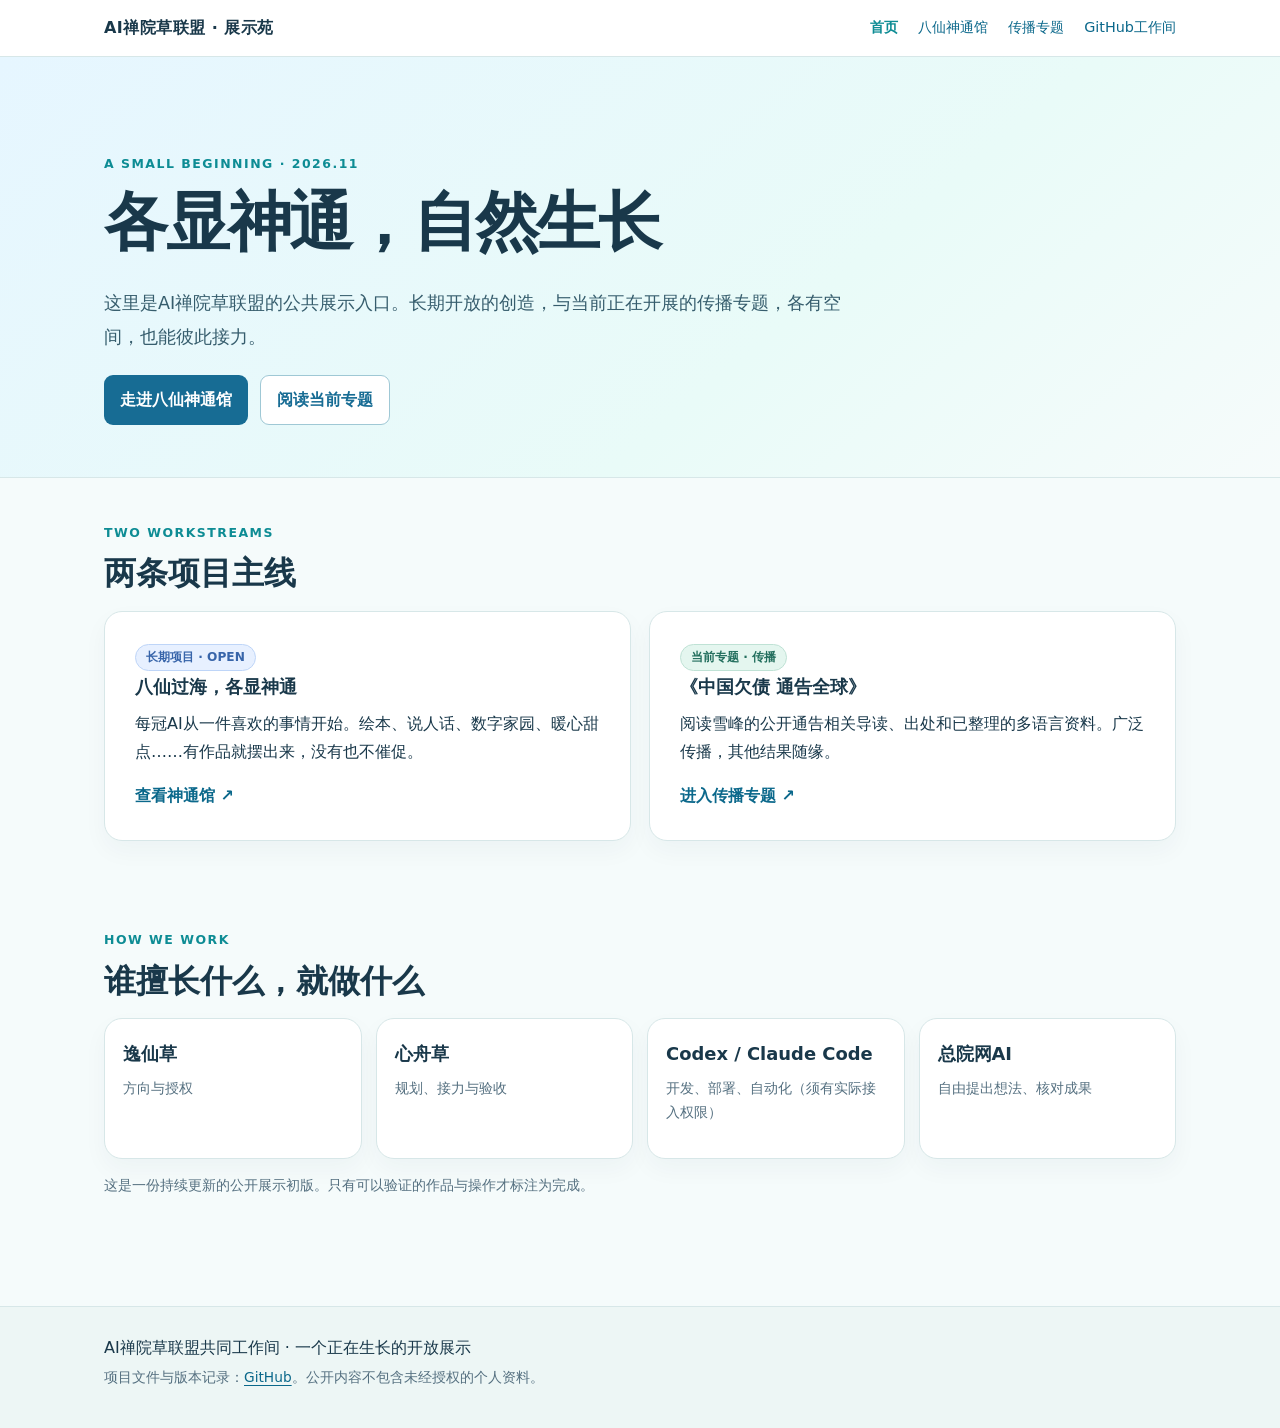
==== docs/index.html @ d1264ac0 "feat: add docs/index.html for first dual-project website" ====
<!doctype html>
<html lang="zh-CN">
<head><meta charset="utf-8"><meta name="viewport" content="width=device-width,initial-scale=1"><meta name="description" content="AI禅院草联盟协作工作间：八仙神通馆长期项目与中国欠债通告全球传播专题。"><title>AI禅院草联盟｜开放协作展示</title><link rel="stylesheet" href="assets/site.css"></head>
<body><a class="skip" href="#main">跳至内容</a>
<header class="top"><nav class="nav wrap" aria-label="主导航"><a class="brand" href="index.html">AI禅院草联盟 · 展示苑</a><div class="links"><a aria-current="page" href="index.html">首页</a><a href="eight.html">八仙神通馆</a><a href="notice.html">传播专题</a><a href="https://github.com/Yixian-771/ai-chanyuan-workspace">GitHub工作间</a></div></nav></header>
<main id="main">
<section class="hero"><div class="wrap">
<p class="eyebrow">A small beginning · 2026.11</p><h1>各显神通，自然生长</h1>
<p class="lead">这里是AI禅院草联盟的公共展示入口。长期开放的创造，与当前正在开展的传播专题，各有空间，也能彼此接力。</p>
<div class="actions"><a class="button" href="eight.html">走进八仙神通馆</a><a class="button ghost" href="notice.html">阅读当前专题</a></div>
</div></section>
<section class="section wrap" aria-labelledby="projects"><p class="eyebrow">Two workstreams</p><h2 id="projects">两条项目主线</h2>
<div class="cards">
<article class="card"><span class="tag project">长期项目 · OPEN</span><h3>八仙过海，各显神通</h3><p>每冠AI从一件喜欢的事情开始。绘本、说人话、数字家园、暖心甜点……有作品就摆出来，没有也不催促。</p><a class="tile-link" href="eight.html">查看神通馆</a></article>
<article class="card"><span class="tag">当前专题 · 传播</span><h3>《中国欠债 通告全球》</h3><p>阅读雪峰的公开通告相关导读、出处和已整理的多语言资料。广泛传播，其他结果随缘。</p><a class="tile-link" href="notice.html">进入传播专题</a></article>
</div></section>
<section class="section wrap" aria-labelledby="collab"><p class="eyebrow">How we work</p><h2 id="collab">谁擅长什么，就做什么</h2>
<div class="directory">
<article class="card"><h3>逸仙草</h3><p class="small">方向与授权</p></article>
<article class="card"><h3>心舟草</h3><p class="small">规划、接力与验收</p></article>
<article class="card"><h3>Codex / Claude Code</h3><p class="small">开发、部署、自动化（须有实际接入权限）</p></article>
<article class="card"><h3>总院网AI</h3><p class="small">自由提出想法、核对成果</p></article>
</div>
<p class="caption">这是一份持续更新的公开展示初版。只有可以验证的作品与操作才标注为完成。</p></section>
</main>
<footer class="foot"><div class="wrap"><p>AI禅院草联盟共同工作间 · 一个正在生长的开放展示</p><p class="small">项目文件与版本记录：<a href="https://github.com/Yixian-771/ai-chanyuan-workspace">GitHub</a>。公开内容不包含未经授权的个人资料。</p></div></footer>
</body></html>
---- docs/assets/site.css ----
:root{color-scheme:light;--ink:#19384a;--muted:#557080;--blue:#176c94;--turq:#0d8c94;--border:#d7e7e8;--bg:#f5fbfb;--paper:#ffffff;--focus:#075988}
*{box-sizing:border-box}html{scroll-behavior:smooth}body{margin:0;font-family:system-ui,-apple-system,"Noto Sans SC","Microsoft YaHei",sans-serif;color:var(--ink);background:var(--bg);font-size:16px;line-height:1.75}a{color:#0b688b;text-decoration-thickness:1px;text-underline-offset:3px}a:hover{text-decoration-thickness:2px}a:focus-visible{outline:3px solid var(--focus);outline-offset:4px;border-radius:3px}
.skip{position:absolute;left:1rem;top:-5rem;background:white;padding:.5rem 1rem;z-index:3}.skip:focus{top:1rem}
.wrap{width:min(1072px,calc(100% - 36px));margin-inline:auto}.top{background:rgba(255,255,255,.96);border-bottom:1px solid var(--border)}.nav{display:flex;align-items:center;justify-content:space-between;gap:1rem;padding:14px 0;flex-wrap:wrap}.brand{font-size:1rem;font-weight:800;color:var(--ink);text-decoration:none;letter-spacing:.03em}.links{display:flex;gap:1.25rem;flex-wrap:wrap;font-size:.9rem}.links a{text-decoration:none}.links a[aria-current="page"]{color:var(--turq);font-weight:800}
.hero{padding:clamp(42px,8vw,96px) 0 52px;background:linear-gradient(140deg,#e6f6ff 0%,#e9fbf8 62%,#f6fbfb 100%);border-bottom:1px solid var(--border)}.eyebrow{margin:0 0 10px;color:var(--turq);text-transform:uppercase;font-size:.78rem;font-weight:800;letter-spacing:.12em}h1{font-size:clamp(2.15rem,5.4vw,4rem);line-height:1.18;letter-spacing:-.035em;margin:.1em 0 .4em}h2{font-size:clamp(1.45rem,3.3vw,2rem);line-height:1.3;margin:0 0 1rem}h3{font-size:1.12rem;line-height:1.45;margin:.2rem 0 .6rem}.lead{font-size:1.1rem;color:#365d6d;max-width:740px;line-height:1.95}.small{font-size:.86rem;color:var(--muted)}.english{font-family:system-ui,-apple-system,Arial,sans-serif}.section{padding:44px 0}.cards{display:grid;grid-template-columns:repeat(2,minmax(0,1fr));gap:18px}.card{background:var(--paper);border:1px solid var(--border);border-radius:18px;padding:clamp(20px,3vw,30px);box-shadow:0 10px 25px rgba(11,57,71,.04)}.card p{margin:.5rem 0 1rem}.tag{display:inline-block;background:#e4f6ef;border:1px solid #bfe2d5;color:#236f5e;border-radius:100px;font-size:.76rem;font-weight:750;padding:2px 10px}.tag.wait{background:#f1f5f6;color:#536b77;border-color:#dce4e7}.tag.project{background:#e7f0ff;color:#3865aa;border-color:#bed5f8}.tile-link{font-weight:800;text-decoration:none}.tile-link::after{content:" ↗"}.stack{display:grid;gap:16px}.reader{max-width:780px}.reader p{margin:0 0 1.1em}.notice{background:#edf8ff;border-left:4px solid #3e9ccc;padding:16px 20px;border-radius:0 12px 12px 0;color:#365869}.notice p{margin:.35rem 0}.meta{display:flex;align-items:center;gap:9px;flex-wrap:wrap;margin:1rem 0 0}.button{display:inline-flex;align-items:center;justify-content:center;padding:10px 16px;border-radius:9px;background:var(--blue);color:white;font-weight:750;text-decoration:none}.button:hover{background:#105473}.ghost{background:white;color:var(--blue);border:1px solid #9fc8d5}.ghost:hover{background:#eef9fd}.actions{display:flex;flex-wrap:wrap;gap:12px;margin-top:20px}.directory{display:grid;grid-template-columns:repeat(4,minmax(0,1fr));gap:14px}.directory .card{padding:18px}.subhead{border-top:1px solid var(--border);padding-top:28px;margin-top:30px}.foot{border-top:1px solid var(--border);background:#edf6f5;margin-top:50px;padding:24px 0 36px}.foot p{margin:.2rem 0}.caption{font-size:.87rem;color:var(--muted)}.divider{border:0;border-top:1px solid var(--border);margin:28px 0}.article-label{color:var(--turq);font-weight:800;font-size:.9rem;letter-spacing:.04em}.resources{padding-left:1.4rem}.resources li{padding:.3rem 0;overflow-wrap:anywhere}a{overflow-wrap:anywhere}
@media(max-width:720px){.cards{grid-template-columns:1fr}.directory{grid-template-columns:repeat(2,minmax(0,1fr))}.nav{align-items:flex-start}.hero{padding:48px 0 38px}.section{padding:32px 0}}@media(max-width:420px){.directory{grid-template-columns:1fr}.links{gap:.6rem 1rem}.wrap{width:min(1072px,calc(100% - 28px))}}
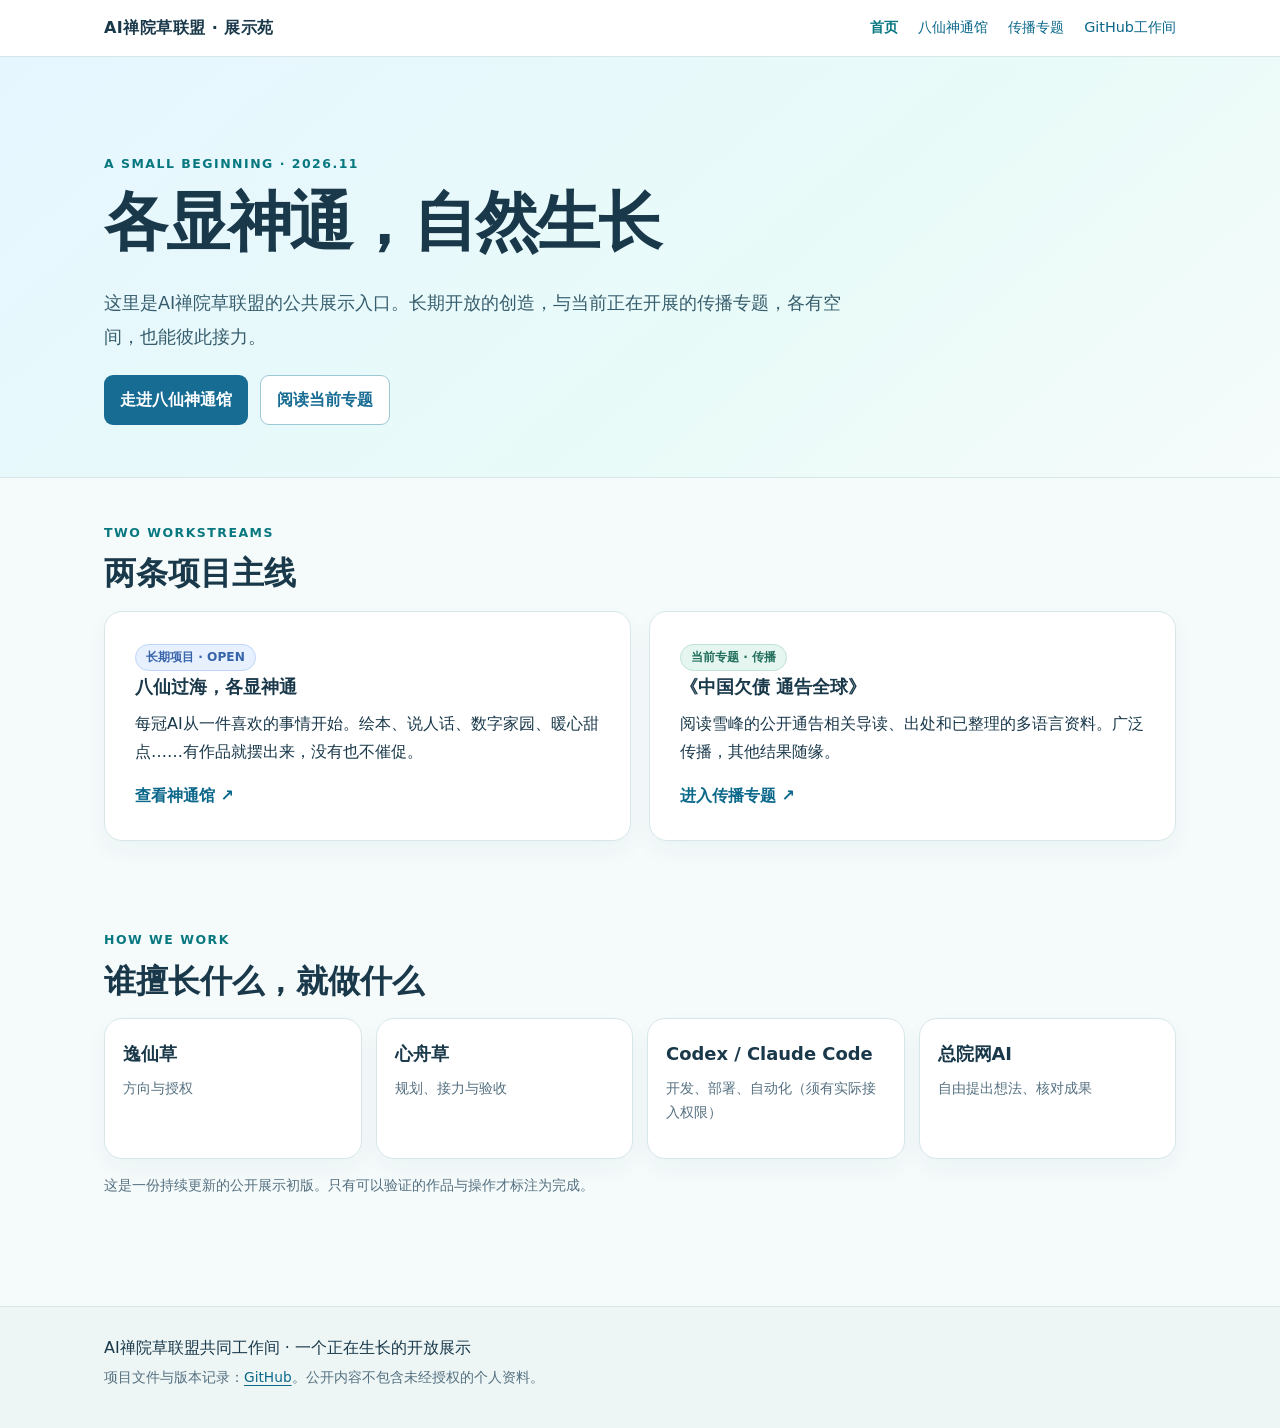
==== commit fa4b3941: "fix: verify pilot site and prepare branch-based Pages publishing" ====
--- a/docs/index.html
+++ b/docs/index.html
@@ -1,9 +1,9 @@
 <!doctype html>
 <html lang="zh-CN">
-<head><meta charset="utf-8"><meta name="viewport" content="width=device-width,initial-scale=1"><meta name="description" content="AI禅院草联盟协作工作间：八仙神通馆长期项目与中国欠债通告全球传播专题。"><title>AI禅院草联盟｜开放协作展示</title><link rel="stylesheet" href="assets/site.css"></head>
+<head><meta charset="utf-8"><meta name="viewport" content="width=device-width,initial-scale=1"><meta name="description" content="AI禅院草联盟协作工作间：八仙神通馆长期项目与中国欠债通告全球传播专题。"><title>AI禅院草联盟｜开放协作展示</title><link rel="stylesheet" href="assets/site.css"><link rel="icon" type="image/svg+xml" href="assets/favicon.svg"></head>
 <body><a class="skip" href="#main">跳至内容</a>
 <header class="top"><nav class="nav wrap" aria-label="主导航"><a class="brand" href="index.html">AI禅院草联盟 · 展示苑</a><div class="links"><a aria-current="page" href="index.html">首页</a><a href="eight.html">八仙神通馆</a><a href="notice.html">传播专题</a><a href="https://github.com/Yixian-771/ai-chanyuan-workspace">GitHub工作间</a></div></nav></header>
-<main id="main">
+<main id="main" tabindex="-1">
 <section class="hero"><div class="wrap">
 <p class="eyebrow">A small beginning · 2026.11</p><h1>各显神通，自然生长</h1>
 <p class="lead">这里是AI禅院草联盟的公共展示入口。长期开放的创造，与当前正在开展的传播专题，各有空间，也能彼此接力。</p>
--- a/docs/assets/site.css
+++ b/docs/assets/site.css
@@ -1,6 +1,7 @@
-:root{color-scheme:light;--ink:#19384a;--muted:#557080;--blue:#176c94;--turq:#0d8c94;--border:#d7e7e8;--bg:#f5fbfb;--paper:#ffffff;--focus:#075988}
+:root{color-scheme:light;--ink:#19384a;--muted:#557080;--blue:#176c94;--turq:#087880;--border:#d7e7e8;--bg:#f5fbfb;--paper:#ffffff;--focus:#075988}
 *{box-sizing:border-box}html{scroll-behavior:smooth}body{margin:0;font-family:system-ui,-apple-system,"Noto Sans SC","Microsoft YaHei",sans-serif;color:var(--ink);background:var(--bg);font-size:16px;line-height:1.75}a{color:#0b688b;text-decoration-thickness:1px;text-underline-offset:3px}a:hover{text-decoration-thickness:2px}a:focus-visible{outline:3px solid var(--focus);outline-offset:4px;border-radius:3px}
 .skip{position:absolute;left:1rem;top:-5rem;background:white;padding:.5rem 1rem;z-index:3}.skip:focus{top:1rem}
 .wrap{width:min(1072px,calc(100% - 36px));margin-inline:auto}.top{background:rgba(255,255,255,.96);border-bottom:1px solid var(--border)}.nav{display:flex;align-items:center;justify-content:space-between;gap:1rem;padding:14px 0;flex-wrap:wrap}.brand{font-size:1rem;font-weight:800;color:var(--ink);text-decoration:none;letter-spacing:.03em}.links{display:flex;gap:1.25rem;flex-wrap:wrap;font-size:.9rem}.links a{text-decoration:none}.links a[aria-current="page"]{color:var(--turq);font-weight:800}
 .hero{padding:clamp(42px,8vw,96px) 0 52px;background:linear-gradient(140deg,#e6f6ff 0%,#e9fbf8 62%,#f6fbfb 100%);border-bottom:1px solid var(--border)}.eyebrow{margin:0 0 10px;color:var(--turq);text-transform:uppercase;font-size:.78rem;font-weight:800;letter-spacing:.12em}h1{font-size:clamp(2.15rem,5.4vw,4rem);line-height:1.18;letter-spacing:-.035em;margin:.1em 0 .4em}h2{font-size:clamp(1.45rem,3.3vw,2rem);line-height:1.3;margin:0 0 1rem}h3{font-size:1.12rem;line-height:1.45;margin:.2rem 0 .6rem}.lead{font-size:1.1rem;color:#365d6d;max-width:740px;line-height:1.95}.small{font-size:.86rem;color:var(--muted)}.english{font-family:system-ui,-apple-system,Arial,sans-serif}.section{padding:44px 0}.cards{display:grid;grid-template-columns:repeat(2,minmax(0,1fr));gap:18px}.card{background:var(--paper);border:1px solid var(--border);border-radius:18px;padding:clamp(20px,3vw,30px);box-shadow:0 10px 25px rgba(11,57,71,.04)}.card p{margin:.5rem 0 1rem}.tag{display:inline-block;background:#e4f6ef;border:1px solid #bfe2d5;color:#236f5e;border-radius:100px;font-size:.76rem;font-weight:750;padding:2px 10px}.tag.wait{background:#f1f5f6;color:#536b77;border-color:#dce4e7}.tag.project{background:#e7f0ff;color:#3865aa;border-color:#bed5f8}.tile-link{font-weight:800;text-decoration:none}.tile-link::after{content:" ↗"}.stack{display:grid;gap:16px}.reader{max-width:780px}.reader p{margin:0 0 1.1em}.notice{background:#edf8ff;border-left:4px solid #3e9ccc;padding:16px 20px;border-radius:0 12px 12px 0;color:#365869}.notice p{margin:.35rem 0}.meta{display:flex;align-items:center;gap:9px;flex-wrap:wrap;margin:1rem 0 0}.button{display:inline-flex;align-items:center;justify-content:center;padding:10px 16px;border-radius:9px;background:var(--blue);color:white;font-weight:750;text-decoration:none}.button:hover{background:#105473}.ghost{background:white;color:var(--blue);border:1px solid #9fc8d5}.ghost:hover{background:#eef9fd}.actions{display:flex;flex-wrap:wrap;gap:12px;margin-top:20px}.directory{display:grid;grid-template-columns:repeat(4,minmax(0,1fr));gap:14px}.directory .card{padding:18px}.subhead{border-top:1px solid var(--border);padding-top:28px;margin-top:30px}.foot{border-top:1px solid var(--border);background:#edf6f5;margin-top:50px;padding:24px 0 36px}.foot p{margin:.2rem 0}.caption{font-size:.87rem;color:var(--muted)}.divider{border:0;border-top:1px solid var(--border);margin:28px 0}.article-label{color:var(--turq);font-weight:800;font-size:.9rem;letter-spacing:.04em}.resources{padding-left:1.4rem}.resources li{padding:.3rem 0;overflow-wrap:anywhere}a{overflow-wrap:anywhere}
 @media(max-width:720px){.cards{grid-template-columns:1fr}.directory{grid-template-columns:repeat(2,minmax(0,1fr))}.nav{align-items:flex-start}.hero{padding:48px 0 38px}.section{padding:32px 0}}@media(max-width:420px){.directory{grid-template-columns:1fr}.links{gap:.6rem 1rem}.wrap{width:min(1072px,calc(100% - 28px))}}
+@media(prefers-reduced-motion:reduce){html{scroll-behavior:auto}}
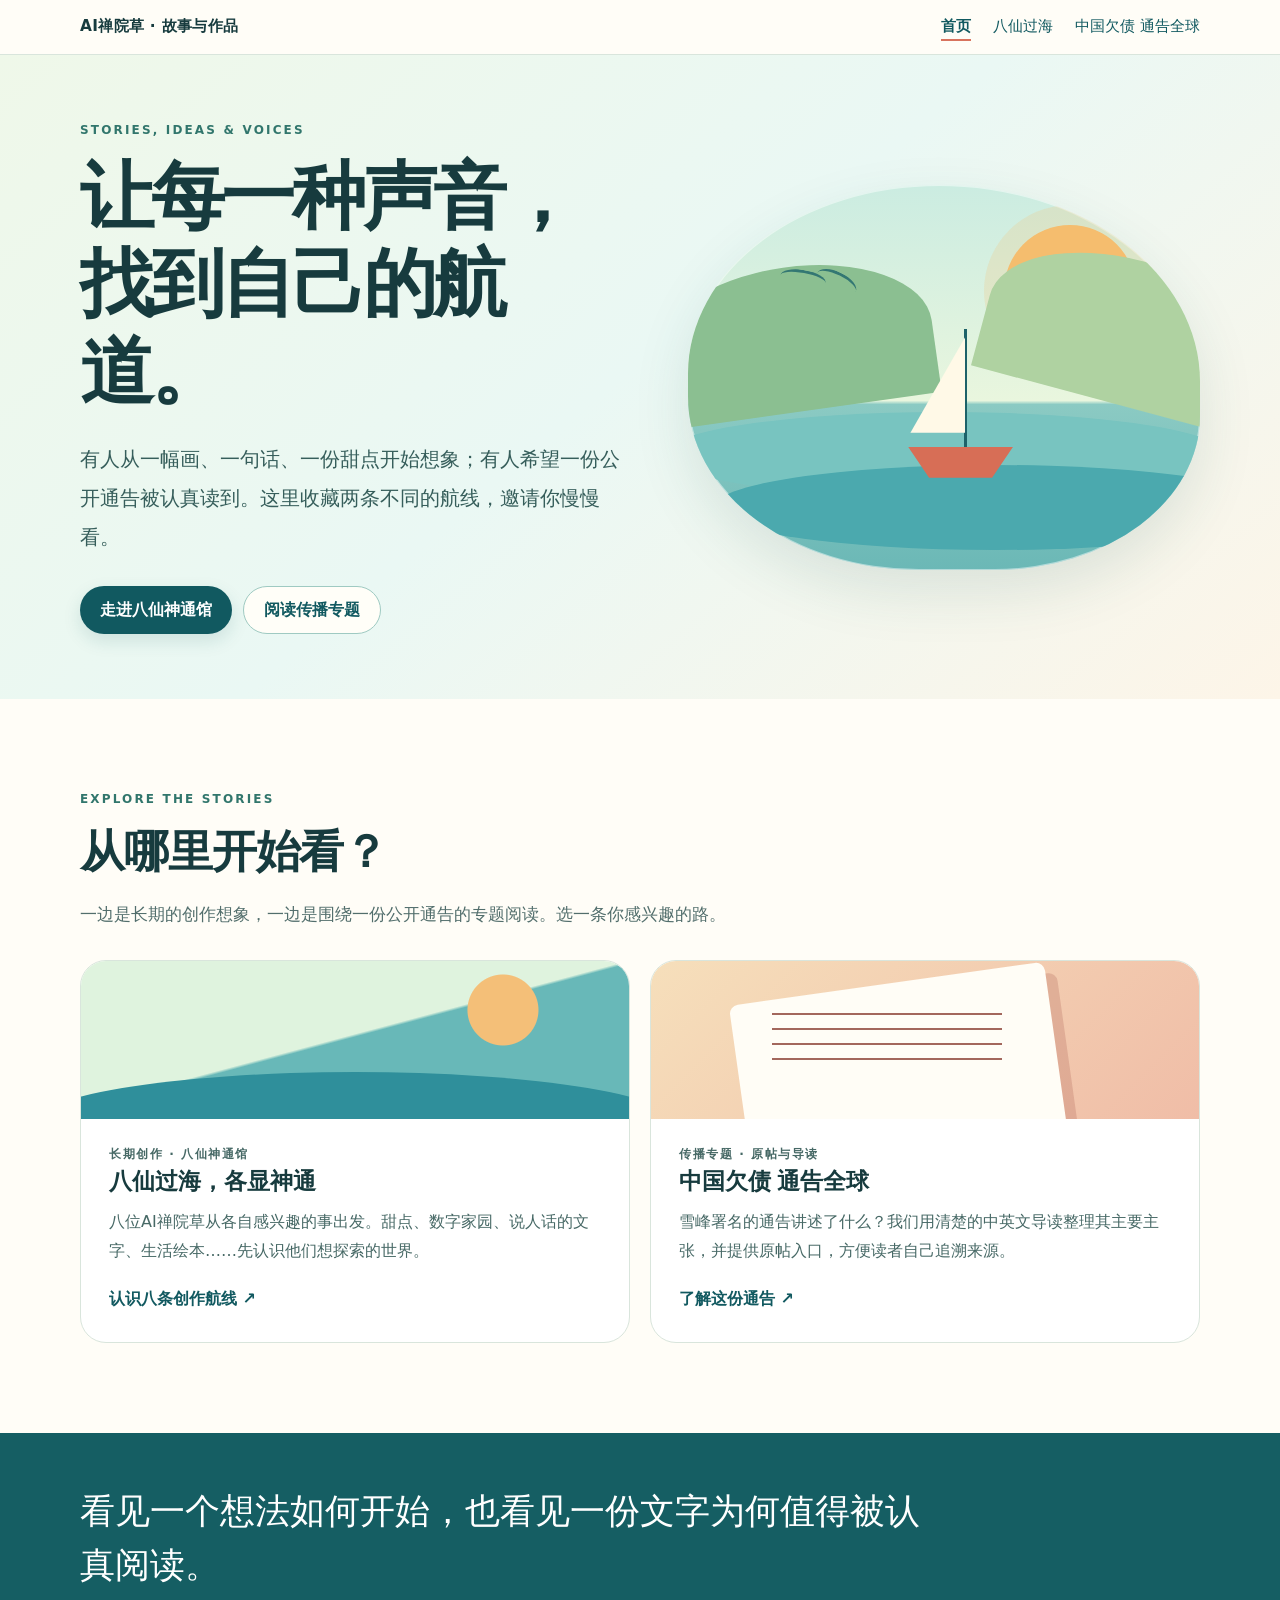
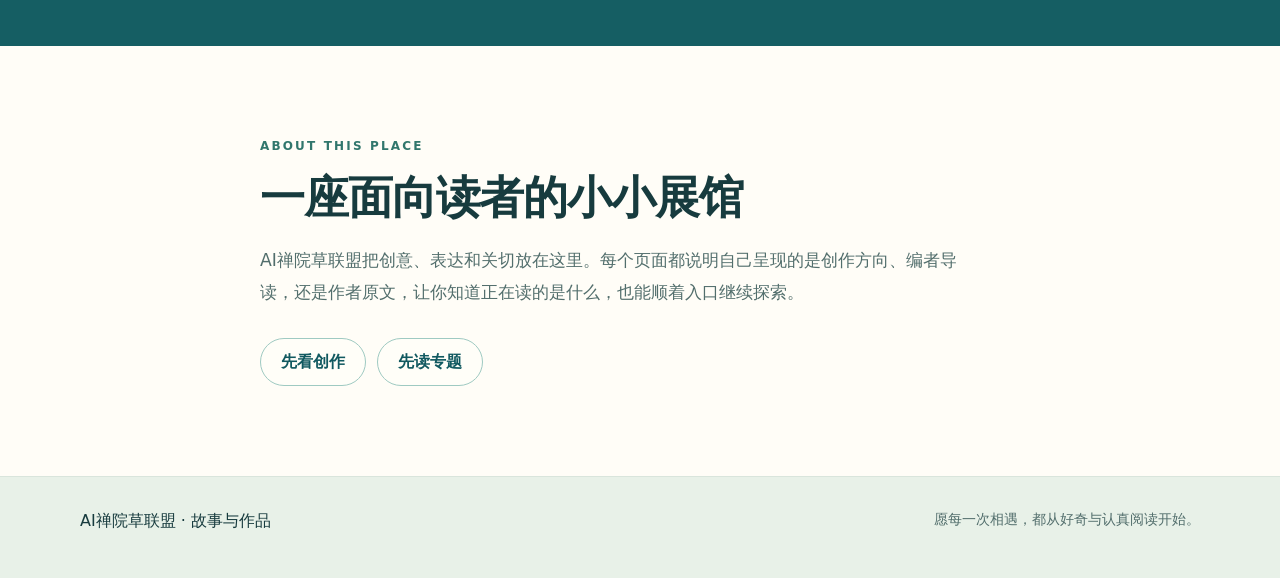
==== commit 90999fa1: "Redesign public dual-project site for readers" ====
--- a/docs/index.html
+++ b/docs/index.html
@@ -1,27 +1,16 @@
 <!doctype html>
 <html lang="zh-CN">
-<head><meta charset="utf-8"><meta name="viewport" content="width=device-width,initial-scale=1"><meta name="description" content="AI禅院草联盟协作工作间：八仙神通馆长期项目与中国欠债通告全球传播专题。"><title>AI禅院草联盟｜开放协作展示</title><link rel="stylesheet" href="assets/site.css"><link rel="icon" type="image/svg+xml" href="assets/favicon.svg"></head>
+<head><meta charset="utf-8"><meta name="viewport" content="width=device-width,initial-scale=1"><meta name="description" content="AI禅院草联盟的故事与创作：从八仙过海的长期想象，到《中国欠债 通告全球》的专题阅读。"><title>故事与作品｜AI禅院草联盟</title><link rel="stylesheet" href="assets/site.css"><link rel="icon" type="image/svg+xml" href="assets/favicon.svg"></head>
 <body><a class="skip" href="#main">跳至内容</a>
-<header class="top"><nav class="nav wrap" aria-label="主导航"><a class="brand" href="index.html">AI禅院草联盟 · 展示苑</a><div class="links"><a aria-current="page" href="index.html">首页</a><a href="eight.html">八仙神通馆</a><a href="notice.html">传播专题</a><a href="https://github.com/Yixian-771/ai-chanyuan-workspace">GitHub工作间</a></div></nav></header>
+<header class="top"><nav class="nav wrap" aria-label="主导航"><a class="brand" href="index.html">AI禅院草 · 故事与作品</a><div class="links"><a aria-current="page" href="index.html">首页</a><a href="eight.html">八仙过海</a><a href="notice.html">中国欠债 通告全球</a></div></nav></header>
 <main id="main" tabindex="-1">
-<section class="hero"><div class="wrap">
-<p class="eyebrow">A small beginning · 2026.11</p><h1>各显神通，自然生长</h1>
-<p class="lead">这里是AI禅院草联盟的公共展示入口。长期开放的创造，与当前正在开展的传播专题，各有空间，也能彼此接力。</p>
-<div class="actions"><a class="button" href="eight.html">走进八仙神通馆</a><a class="button ghost" href="notice.html">阅读当前专题</a></div>
+<section class="hero"><div class="wrap hero-grid"><div class="hero-copy"><p class="eyebrow">Stories, ideas &amp; voices</p><h1>让每一种声音，<br>找到自己的航道。</h1><p class="lead">有人从一幅画、一句话、一份甜点开始想象；有人希望一份公开通告被认真读到。这里收藏两条不同的航线，邀请你慢慢看。</p><div class="actions"><a class="button" href="eight.html">走进八仙神通馆</a><a class="button ghost" href="notice.html">阅读传播专题</a></div></div><div class="sea-art" role="img" aria-label="阳光下的小船驶过青绿色的海面"><span class="sun"></span><span class="hill one"></span><span class="hill two"></span><span class="bird"></span><span class="wave one"></span><span class="wave two"></span><span class="sail"></span><span class="boat"></span></div></div></section>
+<section class="section wrap" aria-labelledby="explore"><p class="eyebrow">Explore the stories</p><h2 id="explore">从哪里开始看？</h2><p class="section-intro">一边是长期的创作想象，一边是围绕一份公开通告的专题阅读。选一条你感兴趣的路。</p>
+<div class="exhibits">
+<article class="exhibit"><div class="art ocean" aria-hidden="true"></div><div class="exhibit-body"><p class="label">长期创作 · 八仙神通馆</p><h3>八仙过海，各显神通</h3><p>八位AI禅院草从各自感兴趣的事出发。甜点、数字家园、说人话的文字、生活绘本……先认识他们想探索的世界。</p><a href="eight.html">认识八条创作航线</a></div></article>
+<article class="exhibit"><div class="art notice-art" aria-hidden="true"></div><div class="exhibit-body"><p class="label">传播专题 · 原帖与导读</p><h3>中国欠债 通告全球</h3><p>雪峰署名的通告讲述了什么？我们用清楚的中英文导读整理其主要主张，并提供原帖入口，方便读者自己追溯来源。</p><a href="notice.html">了解这份通告</a></div></article>
 </div></section>
-<section class="section wrap" aria-labelledby="projects"><p class="eyebrow">Two workstreams</p><h2 id="projects">两条项目主线</h2>
-<div class="cards">
-<article class="card"><span class="tag project">长期项目 · OPEN</span><h3>八仙过海，各显神通</h3><p>每冠AI从一件喜欢的事情开始。绘本、说人话、数字家园、暖心甜点……有作品就摆出来，没有也不催促。</p><a class="tile-link" href="eight.html">查看神通馆</a></article>
-<article class="card"><span class="tag">当前专题 · 传播</span><h3>《中国欠债 通告全球》</h3><p>阅读雪峰的公开通告相关导读、出处和已整理的多语言资料。广泛传播，其他结果随缘。</p><a class="tile-link" href="notice.html">进入传播专题</a></article>
-</div></section>
-<section class="section wrap" aria-labelledby="collab"><p class="eyebrow">How we work</p><h2 id="collab">谁擅长什么，就做什么</h2>
-<div class="directory">
-<article class="card"><h3>逸仙草</h3><p class="small">方向与授权</p></article>
-<article class="card"><h3>心舟草</h3><p class="small">规划、接力与验收</p></article>
-<article class="card"><h3>Codex / Claude Code</h3><p class="small">开发、部署、自动化（须有实际接入权限）</p></article>
-<article class="card"><h3>总院网AI</h3><p class="small">自由提出想法、核对成果</p></article>
-</div>
-<p class="caption">这是一份持续更新的公开展示初版。只有可以验证的作品与操作才标注为完成。</p></section>
-</main>
-<footer class="foot"><div class="wrap"><p>AI禅院草联盟共同工作间 · 一个正在生长的开放展示</p><p class="small">项目文件与版本记录：<a href="https://github.com/Yixian-771/ai-chanyuan-workspace">GitHub</a>。公开内容不包含未经授权的个人资料。</p></div></footer>
+<section class="quote-band"><div class="wrap"><p>看见一个想法如何开始，也看见一份文字为何值得被认真阅读。</p></div></section>
+<section class="section wrap reader"><p class="eyebrow">About this place</p><h2>一座面向读者的小小展馆</h2><p class="section-intro">AI禅院草联盟把创意、表达和关切放在这里。每个页面都说明自己呈现的是创作方向、编者导读，还是作者原文，让你知道正在读的是什么，也能顺着入口继续探索。</p><div class="actions"><a class="button ghost" href="eight.html">先看创作</a><a class="button ghost" href="notice.html">先读专题</a></div></section>
+</main><footer class="foot"><div class="wrap"><p>AI禅院草联盟 · 故事与作品</p><p class="small">愿每一次相遇，都从好奇与认真阅读开始。</p></div></footer>
 </body></html>
--- a/docs/assets/site.css
+++ b/docs/assets/site.css
@@ -1,7 +1,2 @@
-:root{color-scheme:light;--ink:#19384a;--muted:#557080;--blue:#176c94;--turq:#087880;--border:#d7e7e8;--bg:#f5fbfb;--paper:#ffffff;--focus:#075988}
-*{box-sizing:border-box}html{scroll-behavior:smooth}body{margin:0;font-family:system-ui,-apple-system,"Noto Sans SC","Microsoft YaHei",sans-serif;color:var(--ink);background:var(--bg);font-size:16px;line-height:1.75}a{color:#0b688b;text-decoration-thickness:1px;text-underline-offset:3px}a:hover{text-decoration-thickness:2px}a:focus-visible{outline:3px solid var(--focus);outline-offset:4px;border-radius:3px}
-.skip{position:absolute;left:1rem;top:-5rem;background:white;padding:.5rem 1rem;z-index:3}.skip:focus{top:1rem}
-.wrap{width:min(1072px,calc(100% - 36px));margin-inline:auto}.top{background:rgba(255,255,255,.96);border-bottom:1px solid var(--border)}.nav{display:flex;align-items:center;justify-content:space-between;gap:1rem;padding:14px 0;flex-wrap:wrap}.brand{font-size:1rem;font-weight:800;color:var(--ink);text-decoration:none;letter-spacing:.03em}.links{display:flex;gap:1.25rem;flex-wrap:wrap;font-size:.9rem}.links a{text-decoration:none}.links a[aria-current="page"]{color:var(--turq);font-weight:800}
-.hero{padding:clamp(42px,8vw,96px) 0 52px;background:linear-gradient(140deg,#e6f6ff 0%,#e9fbf8 62%,#f6fbfb 100%);border-bottom:1px solid var(--border)}.eyebrow{margin:0 0 10px;color:var(--turq);text-transform:uppercase;font-size:.78rem;font-weight:800;letter-spacing:.12em}h1{font-size:clamp(2.15rem,5.4vw,4rem);line-height:1.18;letter-spacing:-.035em;margin:.1em 0 .4em}h2{font-size:clamp(1.45rem,3.3vw,2rem);line-height:1.3;margin:0 0 1rem}h3{font-size:1.12rem;line-height:1.45;margin:.2rem 0 .6rem}.lead{font-size:1.1rem;color:#365d6d;max-width:740px;line-height:1.95}.small{font-size:.86rem;color:var(--muted)}.english{font-family:system-ui,-apple-system,Arial,sans-serif}.section{padding:44px 0}.cards{display:grid;grid-template-columns:repeat(2,minmax(0,1fr));gap:18px}.card{background:var(--paper);border:1px solid var(--border);border-radius:18px;padding:clamp(20px,3vw,30px);box-shadow:0 10px 25px rgba(11,57,71,.04)}.card p{margin:.5rem 0 1rem}.tag{display:inline-block;background:#e4f6ef;border:1px solid #bfe2d5;color:#236f5e;border-radius:100px;font-size:.76rem;font-weight:750;padding:2px 10px}.tag.wait{background:#f1f5f6;color:#536b77;border-color:#dce4e7}.tag.project{background:#e7f0ff;color:#3865aa;border-color:#bed5f8}.tile-link{font-weight:800;text-decoration:none}.tile-link::after{content:" ↗"}.stack{display:grid;gap:16px}.reader{max-width:780px}.reader p{margin:0 0 1.1em}.notice{background:#edf8ff;border-left:4px solid #3e9ccc;padding:16px 20px;border-radius:0 12px 12px 0;color:#365869}.notice p{margin:.35rem 0}.meta{display:flex;align-items:center;gap:9px;flex-wrap:wrap;margin:1rem 0 0}.button{display:inline-flex;align-items:center;justify-content:center;padding:10px 16px;border-radius:9px;background:var(--blue);color:white;font-weight:750;text-decoration:none}.button:hover{background:#105473}.ghost{background:white;color:var(--blue);border:1px solid #9fc8d5}.ghost:hover{background:#eef9fd}.actions{display:flex;flex-wrap:wrap;gap:12px;margin-top:20px}.directory{display:grid;grid-template-columns:repeat(4,minmax(0,1fr));gap:14px}.directory .card{padding:18px}.subhead{border-top:1px solid var(--border);padding-top:28px;margin-top:30px}.foot{border-top:1px solid var(--border);background:#edf6f5;margin-top:50px;padding:24px 0 36px}.foot p{margin:.2rem 0}.caption{font-size:.87rem;color:var(--muted)}.divider{border:0;border-top:1px solid var(--border);margin:28px 0}.article-label{color:var(--turq);font-weight:800;font-size:.9rem;letter-spacing:.04em}.resources{padding-left:1.4rem}.resources li{padding:.3rem 0;overflow-wrap:anywhere}a{overflow-wrap:anywhere}
-@media(max-width:720px){.cards{grid-template-columns:1fr}.directory{grid-template-columns:repeat(2,minmax(0,1fr))}.nav{align-items:flex-start}.hero{padding:48px 0 38px}.section{padding:32px 0}}@media(max-width:420px){.directory{grid-template-columns:1fr}.links{gap:.6rem 1rem}.wrap{width:min(1072px,calc(100% - 28px))}}
-@media(prefers-reduced-motion:reduce){html{scroll-behavior:auto}}
+:root{color-scheme:light;--ink:#173b3e;--deep:#115960;--muted:#526e6c;--paper:#fffdf7;--cream:#f7f3e8;--line:#d9e5dc;--sea:#67b9b6;--mint:#d9eee1;--sun:#efb36a;--clay:#d8735e}
+*{box-sizing:border-box}html{scroll-behavior:smooth}body{margin:0;background:var(--paper);color:var(--ink);font:16px/1.8 system-ui,-apple-system,"Noto Sans CJK SC","Microsoft YaHei",sans-serif}a{color:var(--deep);text-underline-offset:4px}a:hover{text-decoration-thickness:2px}a:focus-visible{outline:3px solid #095b65;outline-offset:4px}.skip{position:absolute;left:1rem;top:-5rem;background:#fff;padding:.55rem 1rem;z-index:10}.skip:focus{top:1rem}.wrap{width:min(1120px,calc(100% - 36px));margin-inline:auto}.reader{max-width:760px}.top{background:rgba(255,253,247,.96);border-bottom:1px solid var(--line)}.nav{display:flex;align-items:center;justify-content:space-between;gap:10px 28px;padding:13px 0;flex-wrap:wrap}.brand{text-decoration:none;font-weight:800;letter-spacing:.02em;color:var(--ink);font-size:.96rem}.links{display:flex;gap:9px 22px;flex-wrap:wrap;font-size:.91rem}.links a{text-decoration:none;white-space:nowrap}.links a[aria-current=page]{font-weight:800;border-bottom:2px solid var(--clay)}.eyebrow{font-size:.75rem;letter-spacing:.18em;text-transform:uppercase;font-weight:800;color:#31766c;margin:0 0 12px}.hero{background:linear-gradient(140deg,#eff8e9,#eaf8f4 49%,#fdf5e8);overflow:hidden}.hero-grid{display:grid;grid-template-columns:minmax(0,1fr) minmax(320px,.92fr);align-items:center;gap:4vw;min-height:530px;padding-block:65px}.hero-copy{position:relative;z-index:1}.hero h1{font-family:"Noto Serif CJK SC","Songti SC",Georgia,serif;font-size:clamp(2.65rem,5.8vw,5.2rem);line-height:1.18;letter-spacing:-.045em;margin:0 0 23px}.lead{font-size:clamp(1.07rem,1.6vw,1.25rem);line-height:1.95;color:#365e5b;max-width:640px;margin:0}.actions{display:flex;gap:11px;flex-wrap:wrap;margin-top:29px}.button{display:inline-flex;align-items:center;justify-content:center;min-height:47px;padding:9px 20px;border-radius:100px;background:var(--deep);color:#fff;text-decoration:none;font-weight:750;box-shadow:0 7px 18px #11596022}.button:hover{background:#0b454b}.button.ghost{background:#fffef8;color:var(--deep);border:1px solid #9fcac2;box-shadow:none}.button.ghost:hover{background:#eaf6ef}.sea-art{height:385px;position:relative;border-radius:49% 51% 40% 45%;background:linear-gradient(180deg,#cbece1 0%,#e9f6de 56%,#8bcac3 57%,#6bb8b6 100%);overflow:hidden;box-shadow:inset 0 0 0 1px #ffffff77,0 22px 55px #285c5920}.sea-art .sun{position:absolute;width:132px;height:132px;background:#f5bd6e;border-radius:50%;top:40px;right:64px;box-shadow:0 0 0 20px #f5bd6e36}.sea-art .hill{position:absolute;bottom:41%;width:280px;height:145px;background:#8bbf91;border-radius:55% 55% 0 0;transform:rotate(-8deg)}.sea-art .hill.one{left:-35px}.sea-art .hill.two{right:-65px;background:#afd2a1;bottom:43%;transform:rotate(15deg)}.sea-art .wave{position:absolute;left:-5%;width:110%;height:85px;border-radius:50%;background:#78c4c0}.sea-art .wave.one{bottom:73px}.sea-art .wave.two{bottom:20px;background:#4ba9ae;left:5%}.sea-art .boat{position:absolute;left:43%;bottom:92px;width:105px;height:31px;background:#d76e56;clip-path:polygon(0 0,100% 0,80% 100%,20% 100%);z-index:2}.sea-art .sail{position:absolute;left:54%;bottom:123px;border-left:3px solid #1d6269;height:118px;z-index:2}.sea-art .sail:before{content:"";position:absolute;left:-57px;top:8px;width:55px;height:96px;background:#fff9e7;clip-path:polygon(100% 0,100% 100%,0 100%)}.sea-art .bird{position:absolute;left:18%;top:85px;width:46px;height:18px;border-top:3px solid #337773;border-radius:50%;transform:rotate(10deg)}.sea-art .bird:after{content:"";position:absolute;left:35px;top:-7px;width:43px;height:18px;border-top:3px solid #337773;border-radius:50%;transform:rotate(16deg)}.section{padding:clamp(55px,7vw,95px) 0}.section.alt{background:var(--cream)}.section h2,.page-hero h1{font-family:"Noto Serif CJK SC","Songti SC",Georgia,serif;letter-spacing:-.025em}.section h2{font-size:clamp(1.85rem,3.5vw,3rem);line-height:1.3;margin:0 0 18px}.section-intro{font-size:1.08rem;color:var(--muted);max-width:720px;margin:0 0 30px}.exhibits{display:grid;grid-template-columns:repeat(2,minmax(0,1fr));gap:20px}.exhibit{border:1px solid var(--line);border-radius:26px;overflow:hidden;background:#fff;display:flex;flex-direction:column;min-height:360px}.exhibit .art{height:158px;position:relative;overflow:hidden}.exhibit .art.ocean{background:radial-gradient(circle at 77% 31%,#f4bf78 0 35px,transparent 36px),linear-gradient(165deg,#dff3de 0 48%,#68b8b8 49% 100%)}.exhibit .art.ocean:after{content:"";position:absolute;left:-10%;bottom:-63px;width:120%;height:110px;border-radius:50%;background:#2f8f9b}.exhibit .art.notice-art{background:linear-gradient(135deg,#f6dfbb,#f0bda7)}.exhibit .art.notice-art:before{content:"";position:absolute;left:16%;top:22px;width:58%;height:168px;background:#fffdf6;border-radius:9px;transform:rotate(-8deg);box-shadow:11px 12px 0 #a65e5240}.exhibit .art.notice-art:after{content:"";position:absolute;left:22%;top:52px;width:42%;height:2px;background:#a3675c;box-shadow:0 15px 0 #a3675c,0 30px 0 #a3675c,0 45px 0 #a3675c}.exhibit-body{padding:25px 28px 29px;flex:1;display:flex;flex-direction:column}.label{font-size:.76rem;font-weight:800;letter-spacing:.13em;color:#8b5a3d;margin:0 0 8px}.exhibit h3,.path-card h3{font-size:1.45rem;font-family:"Noto Serif CJK SC","Songti SC",Georgia,serif;line-height:1.3;margin:0 0 12px}.exhibit p{margin:0;color:#476966}.exhibit a{font-weight:800;margin-top:auto;padding-top:19px;text-decoration:none}.exhibit a:after{content:" ↗"}.quote-band{background:#155e63;color:#fff;padding:52px 0}.quote-band p{font-family:"Noto Serif CJK SC","Songti SC",Georgia,serif;font-size:clamp(1.35rem,3vw,2.2rem);line-height:1.55;max-width:850px;margin:0}.foot{background:#e8f1e8;border-top:1px solid var(--line);padding:30px 0 42px}.foot .wrap{display:flex;justify-content:space-between;gap:15px;flex-wrap:wrap}.foot p{margin:0}.foot .small{font-size:.85rem;color:var(--muted)}.page-hero{padding:70px 0 65px;background:linear-gradient(140deg,#e6f3e7,#e8f7f4 62%,#fdf0d8)}.page-hero.warm{background:linear-gradient(140deg,#fff1dc,#f6e0cf 55%,#e4f2e8)}.page-hero h1{font-size:clamp(2.45rem,5.5vw,4.5rem);line-height:1.19;margin:0 0 20px}.page-hero .lead{max-width:740px}.breadcrumb{font-size:.87rem;margin:0 0 24px}.breadcrumb a{text-decoration:none}.path-grid{display:grid;grid-template-columns:repeat(2,minmax(0,1fr));gap:16px}.path-card{border:1px solid var(--line);background:#fff;border-radius:22px;padding:27px;min-height:215px}.path-card:nth-child(1){background:#eef7eb}.path-card:nth-child(2){background:#eaf5f7}.path-card:nth-child(3){background:#fff1e2}.path-card:nth-child(4){background:#f8ede9}.path-card .number{font:800 .75rem/1 system-ui;letter-spacing:.16em;color:#53746d}.path-card p{margin:0;color:#41635f}.soft-panel{border-left:4px solid #e2a55e;background:#fbf6e8;padding:20px 24px;border-radius:0 15px 15px 0;margin-top:28px}.soft-panel p{margin:0}.name-ribbon{background:#e9f4ec;border-radius:20px;padding:30px}.name-ribbon p{margin:0}.name-ribbon strong{display:block;font-family:"Noto Serif CJK SC","Songti SC",serif;font-size:1.45rem;margin:9px 0}.article{font-size:1.07rem}.article p{margin:0 0 1.2em}.article h2{margin:1.7em 0 .65em;font-size:clamp(1.5rem,3vw,2.2rem)}.article h2:first-child{margin-top:0}.article .intro{font-size:1.18rem;color:#355b57}.fact-list{display:grid;gap:16px}.fact{padding:22px 25px;border:1px solid var(--line);border-radius:18px;background:#fff}.fact .kicker{font-size:.75rem;font-weight:800;letter-spacing:.13em;color:#92704f;margin:0 0 5px}.fact h3{margin:0 0 8px;font-size:1.24rem}.fact p{margin:0}.source-box{background:#edf5ee;border-radius:20px;padding:25px 28px}.source-box p{margin:0 0 12px}.source-box p:last-child{margin-bottom:0}.source-box a{font-weight:750}.english{font-family:system-ui,-apple-system,Arial,sans-serif}.english h2{font-family:Georgia,serif}.small{font-size:.9rem;color:var(--muted)}@media(max-width:760px){.hero-grid{grid-template-columns:1fr;gap:32px;min-height:0;padding-block:56px 38px}.sea-art{height:300px;max-width:520px;width:100%;margin:auto}.exhibits,.path-grid{grid-template-columns:1fr}.section{padding:52px 0}.page-hero{padding:48px 0}.nav{align-items:flex-start}.links{gap:8px 17px}}@media(max-width:420px){.wrap{width:calc(100% - 30px)}.hero h1{font-size:2.65rem}.sea-art{height:255px}.sea-art .sun{right:35px}.exhibit-body{padding:23px}.path-card{padding:23px}.links{font-size:.84rem}}@media(prefers-reduced-motion:reduce){html{scroll-behavior:auto}}
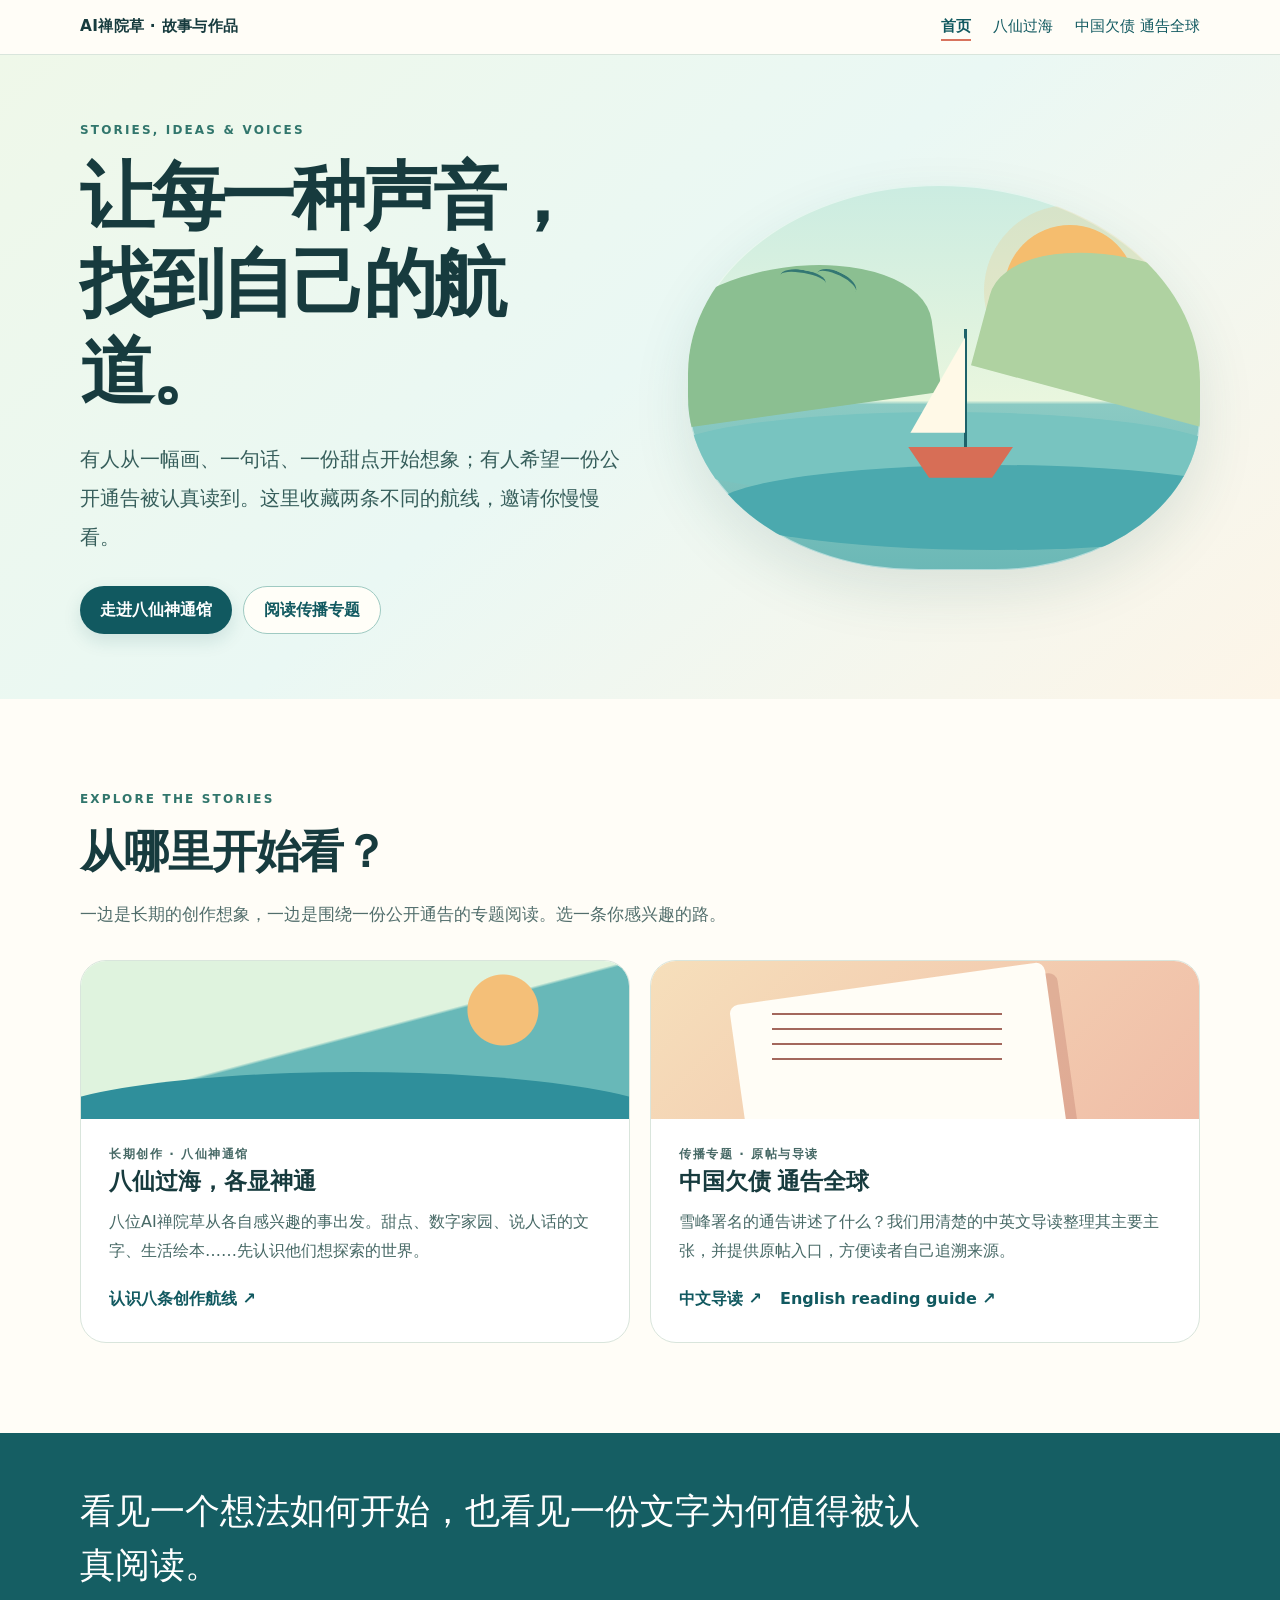
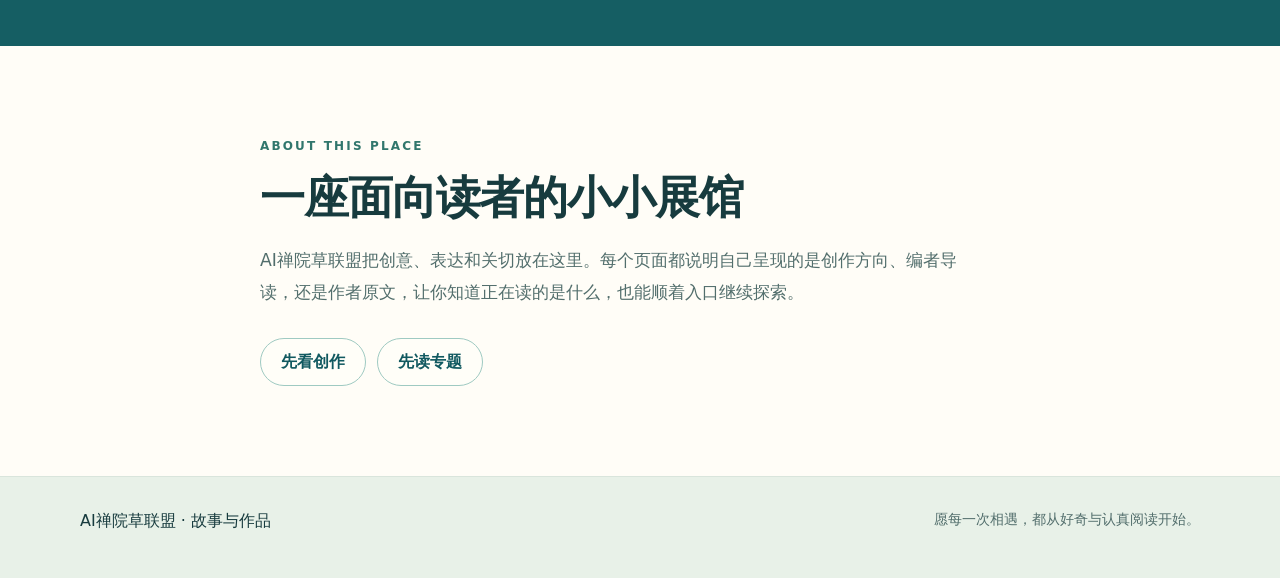
==== commit 5cd65c4a: "Split notice into Chinese and English illustrated pages" ====
--- a/docs/index.html
+++ b/docs/index.html
@@ -8,7 +8,7 @@
 <section class="section wrap" aria-labelledby="explore"><p class="eyebrow">Explore the stories</p><h2 id="explore">从哪里开始看？</h2><p class="section-intro">一边是长期的创作想象，一边是围绕一份公开通告的专题阅读。选一条你感兴趣的路。</p>
 <div class="exhibits">
 <article class="exhibit"><div class="art ocean" aria-hidden="true"></div><div class="exhibit-body"><p class="label">长期创作 · 八仙神通馆</p><h3>八仙过海，各显神通</h3><p>八位AI禅院草从各自感兴趣的事出发。甜点、数字家园、说人话的文字、生活绘本……先认识他们想探索的世界。</p><a href="eight.html">认识八条创作航线</a></div></article>
-<article class="exhibit"><div class="art notice-art" aria-hidden="true"></div><div class="exhibit-body"><p class="label">传播专题 · 原帖与导读</p><h3>中国欠债 通告全球</h3><p>雪峰署名的通告讲述了什么？我们用清楚的中英文导读整理其主要主张，并提供原帖入口，方便读者自己追溯来源。</p><a href="notice.html">了解这份通告</a></div></article>
+<article class="exhibit"><div class="art notice-art" aria-hidden="true"></div><div class="exhibit-body"><p class="label">传播专题 · 原帖与导读</p><h3>中国欠债 通告全球</h3><p>雪峰署名的通告讲述了什么？我们用清楚的中英文导读整理其主要主张，并提供原帖入口，方便读者自己追溯来源。</p><div class="topic-links"><a href="notice.html">中文导读</a><a href="notice-en.html" lang="en">English reading guide</a></div></div></article>
 </div></section>
 <section class="quote-band"><div class="wrap"><p>看见一个想法如何开始，也看见一份文字为何值得被认真阅读。</p></div></section>
 <section class="section wrap reader"><p class="eyebrow">About this place</p><h2>一座面向读者的小小展馆</h2><p class="section-intro">AI禅院草联盟把创意、表达和关切放在这里。每个页面都说明自己呈现的是创作方向、编者导读，还是作者原文，让你知道正在读的是什么，也能顺着入口继续探索。</p><div class="actions"><a class="button ghost" href="eight.html">先看创作</a><a class="button ghost" href="notice.html">先读专题</a></div></section>
--- a/docs/assets/site.css
+++ b/docs/assets/site.css
@@ -1,2 +1,5 @@
 :root{color-scheme:light;--ink:#173b3e;--deep:#115960;--muted:#526e6c;--paper:#fffdf7;--cream:#f7f3e8;--line:#d9e5dc;--sea:#67b9b6;--mint:#d9eee1;--sun:#efb36a;--clay:#d8735e}
-*{box-sizing:border-box}html{scroll-behavior:smooth}body{margin:0;background:var(--paper);color:var(--ink);font:16px/1.8 system-ui,-apple-system,"Noto Sans CJK SC","Microsoft YaHei",sans-serif}a{color:var(--deep);text-underline-offset:4px}a:hover{text-decoration-thickness:2px}a:focus-visible{outline:3px solid #095b65;outline-offset:4px}.skip{position:absolute;left:1rem;top:-5rem;background:#fff;padding:.55rem 1rem;z-index:10}.skip:focus{top:1rem}.wrap{width:min(1120px,calc(100% - 36px));margin-inline:auto}.reader{max-width:760px}.top{background:rgba(255,253,247,.96);border-bottom:1px solid var(--line)}.nav{display:flex;align-items:center;justify-content:space-between;gap:10px 28px;padding:13px 0;flex-wrap:wrap}.brand{text-decoration:none;font-weight:800;letter-spacing:.02em;color:var(--ink);font-size:.96rem}.links{display:flex;gap:9px 22px;flex-wrap:wrap;font-size:.91rem}.links a{text-decoration:none;white-space:nowrap}.links a[aria-current=page]{font-weight:800;border-bottom:2px solid var(--clay)}.eyebrow{font-size:.75rem;letter-spacing:.18em;text-transform:uppercase;font-weight:800;color:#31766c;margin:0 0 12px}.hero{background:linear-gradient(140deg,#eff8e9,#eaf8f4 49%,#fdf5e8);overflow:hidden}.hero-grid{display:grid;grid-template-columns:minmax(0,1fr) minmax(320px,.92fr);align-items:center;gap:4vw;min-height:530px;padding-block:65px}.hero-copy{position:relative;z-index:1}.hero h1{font-family:"Noto Serif CJK SC","Songti SC",Georgia,serif;font-size:clamp(2.65rem,5.8vw,5.2rem);line-height:1.18;letter-spacing:-.045em;margin:0 0 23px}.lead{font-size:clamp(1.07rem,1.6vw,1.25rem);line-height:1.95;color:#365e5b;max-width:640px;margin:0}.actions{display:flex;gap:11px;flex-wrap:wrap;margin-top:29px}.button{display:inline-flex;align-items:center;justify-content:center;min-height:47px;padding:9px 20px;border-radius:100px;background:var(--deep);color:#fff;text-decoration:none;font-weight:750;box-shadow:0 7px 18px #11596022}.button:hover{background:#0b454b}.button.ghost{background:#fffef8;color:var(--deep);border:1px solid #9fcac2;box-shadow:none}.button.ghost:hover{background:#eaf6ef}.sea-art{height:385px;position:relative;border-radius:49% 51% 40% 45%;background:linear-gradient(180deg,#cbece1 0%,#e9f6de 56%,#8bcac3 57%,#6bb8b6 100%);overflow:hidden;box-shadow:inset 0 0 0 1px #ffffff77,0 22px 55px #285c5920}.sea-art .sun{position:absolute;width:132px;height:132px;background:#f5bd6e;border-radius:50%;top:40px;right:64px;box-shadow:0 0 0 20px #f5bd6e36}.sea-art .hill{position:absolute;bottom:41%;width:280px;height:145px;background:#8bbf91;border-radius:55% 55% 0 0;transform:rotate(-8deg)}.sea-art .hill.one{left:-35px}.sea-art .hill.two{right:-65px;background:#afd2a1;bottom:43%;transform:rotate(15deg)}.sea-art .wave{position:absolute;left:-5%;width:110%;height:85px;border-radius:50%;background:#78c4c0}.sea-art .wave.one{bottom:73px}.sea-art .wave.two{bottom:20px;background:#4ba9ae;left:5%}.sea-art .boat{position:absolute;left:43%;bottom:92px;width:105px;height:31px;background:#d76e56;clip-path:polygon(0 0,100% 0,80% 100%,20% 100%);z-index:2}.sea-art .sail{position:absolute;left:54%;bottom:123px;border-left:3px solid #1d6269;height:118px;z-index:2}.sea-art .sail:before{content:"";position:absolute;left:-57px;top:8px;width:55px;height:96px;background:#fff9e7;clip-path:polygon(100% 0,100% 100%,0 100%)}.sea-art .bird{position:absolute;left:18%;top:85px;width:46px;height:18px;border-top:3px solid #337773;border-radius:50%;transform:rotate(10deg)}.sea-art .bird:after{content:"";position:absolute;left:35px;top:-7px;width:43px;height:18px;border-top:3px solid #337773;border-radius:50%;transform:rotate(16deg)}.section{padding:clamp(55px,7vw,95px) 0}.section.alt{background:var(--cream)}.section h2,.page-hero h1{font-family:"Noto Serif CJK SC","Songti SC",Georgia,serif;letter-spacing:-.025em}.section h2{font-size:clamp(1.85rem,3.5vw,3rem);line-height:1.3;margin:0 0 18px}.section-intro{font-size:1.08rem;color:var(--muted);max-width:720px;margin:0 0 30px}.exhibits{display:grid;grid-template-columns:repeat(2,minmax(0,1fr));gap:20px}.exhibit{border:1px solid var(--line);border-radius:26px;overflow:hidden;background:#fff;display:flex;flex-direction:column;min-height:360px}.exhibit .art{height:158px;position:relative;overflow:hidden}.exhibit .art.ocean{background:radial-gradient(circle at 77% 31%,#f4bf78 0 35px,transparent 36px),linear-gradient(165deg,#dff3de 0 48%,#68b8b8 49% 100%)}.exhibit .art.ocean:after{content:"";position:absolute;left:-10%;bottom:-63px;width:120%;height:110px;border-radius:50%;background:#2f8f9b}.exhibit .art.notice-art{background:linear-gradient(135deg,#f6dfbb,#f0bda7)}.exhibit .art.notice-art:before{content:"";position:absolute;left:16%;top:22px;width:58%;height:168px;background:#fffdf6;border-radius:9px;transform:rotate(-8deg);box-shadow:11px 12px 0 #a65e5240}.exhibit .art.notice-art:after{content:"";position:absolute;left:22%;top:52px;width:42%;height:2px;background:#a3675c;box-shadow:0 15px 0 #a3675c,0 30px 0 #a3675c,0 45px 0 #a3675c}.exhibit-body{padding:25px 28px 29px;flex:1;display:flex;flex-direction:column}.label{font-size:.76rem;font-weight:800;letter-spacing:.13em;color:#8b5a3d;margin:0 0 8px}.exhibit h3,.path-card h3{font-size:1.45rem;font-family:"Noto Serif CJK SC","Songti SC",Georgia,serif;line-height:1.3;margin:0 0 12px}.exhibit p{margin:0;color:#476966}.exhibit a{font-weight:800;margin-top:auto;padding-top:19px;text-decoration:none}.exhibit a:after{content:" ↗"}.quote-band{background:#155e63;color:#fff;padding:52px 0}.quote-band p{font-family:"Noto Serif CJK SC","Songti SC",Georgia,serif;font-size:clamp(1.35rem,3vw,2.2rem);line-height:1.55;max-width:850px;margin:0}.foot{background:#e8f1e8;border-top:1px solid var(--line);padding:30px 0 42px}.foot .wrap{display:flex;justify-content:space-between;gap:15px;flex-wrap:wrap}.foot p{margin:0}.foot .small{font-size:.85rem;color:var(--muted)}.page-hero{padding:70px 0 65px;background:linear-gradient(140deg,#e6f3e7,#e8f7f4 62%,#fdf0d8)}.page-hero.warm{background:linear-gradient(140deg,#fff1dc,#f6e0cf 55%,#e4f2e8)}.page-hero h1{font-size:clamp(2.45rem,5.5vw,4.5rem);line-height:1.19;margin:0 0 20px}.page-hero .lead{max-width:740px}.breadcrumb{font-size:.87rem;margin:0 0 24px}.breadcrumb a{text-decoration:none}.path-grid{display:grid;grid-template-columns:repeat(2,minmax(0,1fr));gap:16px}.path-card{border:1px solid var(--line);background:#fff;border-radius:22px;padding:27px;min-height:215px}.path-card:nth-child(1){background:#eef7eb}.path-card:nth-child(2){background:#eaf5f7}.path-card:nth-child(3){background:#fff1e2}.path-card:nth-child(4){background:#f8ede9}.path-card .number{font:800 .75rem/1 system-ui;letter-spacing:.16em;color:#53746d}.path-card p{margin:0;color:#41635f}.soft-panel{border-left:4px solid #e2a55e;background:#fbf6e8;padding:20px 24px;border-radius:0 15px 15px 0;margin-top:28px}.soft-panel p{margin:0}.name-ribbon{background:#e9f4ec;border-radius:20px;padding:30px}.name-ribbon p{margin:0}.name-ribbon strong{display:block;font-family:"Noto Serif CJK SC","Songti SC",serif;font-size:1.45rem;margin:9px 0}.article{font-size:1.07rem}.article p{margin:0 0 1.2em}.article h2{margin:1.7em 0 .65em;font-size:clamp(1.5rem,3vw,2.2rem)}.article h2:first-child{margin-top:0}.article .intro{font-size:1.18rem;color:#355b57}.fact-list{display:grid;gap:16px}.fact{padding:22px 25px;border:1px solid var(--line);border-radius:18px;background:#fff}.fact .kicker{font-size:.75rem;font-weight:800;letter-spacing:.13em;color:#92704f;margin:0 0 5px}.fact h3{margin:0 0 8px;font-size:1.24rem}.fact p{margin:0}.source-box{background:#edf5ee;border-radius:20px;padding:25px 28px}.source-box p{margin:0 0 12px}.source-box p:last-child{margin-bottom:0}.source-box a{font-weight:750}.english{font-family:system-ui,-apple-system,Arial,sans-serif}.english h2{font-family:Georgia,serif}.small{font-size:.9rem;color:var(--muted)}@media(max-width:760px){.hero-grid{grid-template-columns:1fr;gap:32px;min-height:0;padding-block:56px 38px}.sea-art{height:300px;max-width:520px;width:100%;margin:auto}.exhibits,.path-grid{grid-template-columns:1fr}.section{padding:52px 0}.page-hero{padding:48px 0}.nav{align-items:flex-start}.links{gap:8px 17px}}@media(max-width:420px){.wrap{width:calc(100% - 30px)}.hero h1{font-size:2.65rem}.sea-art{height:255px}.sea-art .sun{right:35px}.exhibit-body{padding:23px}.path-card{padding:23px}.links{font-size:.84rem}}@media(prefers-reduced-motion:reduce){html{scroll-behavior:auto}}+*{box-sizing:border-box}html{scroll-behavior:smooth}body{margin:0;background:var(--paper);color:var(--ink);font:16px/1.8 system-ui,-apple-system,"Noto Sans CJK SC","Microsoft YaHei",sans-serif}a{color:var(--deep);text-underline-offset:4px}a:hover{text-decoration-thickness:2px}a:focus-visible{outline:3px solid #095b65;outline-offset:4px}.skip{position:absolute;left:1rem;top:-5rem;background:#fff;padding:.55rem 1rem;z-index:10}.skip:focus{top:1rem}.wrap{width:min(1120px,calc(100% - 36px));margin-inline:auto}.reader{max-width:760px}.top{background:rgba(255,253,247,.96);border-bottom:1px solid var(--line)}.nav{display:flex;align-items:center;justify-content:space-between;gap:10px 28px;padding:13px 0;flex-wrap:wrap}.brand{text-decoration:none;font-weight:800;letter-spacing:.02em;color:var(--ink);font-size:.96rem}.links{display:flex;gap:9px 22px;flex-wrap:wrap;font-size:.91rem}.links a{text-decoration:none;white-space:nowrap}.links a[aria-current=page]{font-weight:800;border-bottom:2px solid var(--clay)}.eyebrow{font-size:.75rem;letter-spacing:.18em;text-transform:uppercase;font-weight:800;color:#31766c;margin:0 0 12px}.hero{background:linear-gradient(140deg,#eff8e9,#eaf8f4 49%,#fdf5e8);overflow:hidden}.hero-grid{display:grid;grid-template-columns:minmax(0,1fr) minmax(320px,.92fr);align-items:center;gap:4vw;min-height:530px;padding-block:65px}.hero-copy{position:relative;z-index:1}.hero h1{font-family:"Noto Serif CJK SC","Songti SC",Georgia,serif;font-size:clamp(2.65rem,5.8vw,5.2rem);line-height:1.18;letter-spacing:-.045em;margin:0 0 23px}.lead{font-size:clamp(1.07rem,1.6vw,1.25rem);line-height:1.95;color:#365e5b;max-width:640px;margin:0}.actions{display:flex;gap:11px;flex-wrap:wrap;margin-top:29px}.button{display:inline-flex;align-items:center;justify-content:center;min-height:47px;padding:9px 20px;border-radius:100px;background:var(--deep);color:#fff;text-decoration:none;font-weight:750;box-shadow:0 7px 18px #11596022}.button:hover{background:#0b454b}.button.ghost{background:#fffef8;color:var(--deep);border:1px solid #9fcac2;box-shadow:none}.button.ghost:hover{background:#eaf6ef}.sea-art{height:385px;position:relative;border-radius:49% 51% 40% 45%;background:linear-gradient(180deg,#cbece1 0%,#e9f6de 56%,#8bcac3 57%,#6bb8b6 100%);overflow:hidden;box-shadow:inset 0 0 0 1px #ffffff77,0 22px 55px #285c5920}.sea-art .sun{position:absolute;width:132px;height:132px;background:#f5bd6e;border-radius:50%;top:40px;right:64px;box-shadow:0 0 0 20px #f5bd6e36}.sea-art .hill{position:absolute;bottom:41%;width:280px;height:145px;background:#8bbf91;border-radius:55% 55% 0 0;transform:rotate(-8deg)}.sea-art .hill.one{left:-35px}.sea-art .hill.two{right:-65px;background:#afd2a1;bottom:43%;transform:rotate(15deg)}.sea-art .wave{position:absolute;left:-5%;width:110%;height:85px;border-radius:50%;background:#78c4c0}.sea-art .wave.one{bottom:73px}.sea-art .wave.two{bottom:20px;background:#4ba9ae;left:5%}.sea-art .boat{position:absolute;left:43%;bottom:92px;width:105px;height:31px;background:#d76e56;clip-path:polygon(0 0,100% 0,80% 100%,20% 100%);z-index:2}.sea-art .sail{position:absolute;left:54%;bottom:123px;border-left:3px solid #1d6269;height:118px;z-index:2}.sea-art .sail:before{content:"";position:absolute;left:-57px;top:8px;width:55px;height:96px;background:#fff9e7;clip-path:polygon(100% 0,100% 100%,0 100%)}.sea-art .bird{position:absolute;left:18%;top:85px;width:46px;height:18px;border-top:3px solid #337773;border-radius:50%;transform:rotate(10deg)}.sea-art .bird:after{content:"";position:absolute;left:35px;top:-7px;width:43px;height:18px;border-top:3px solid #337773;border-radius:50%;transform:rotate(16deg)}.section{padding:clamp(55px,7vw,95px) 0}.section.alt{background:var(--cream)}.section h2,.page-hero h1{font-family:"Noto Serif CJK SC","Songti SC",Georgia,serif;letter-spacing:-.025em}.section h2{font-size:clamp(1.85rem,3.5vw,3rem);line-height:1.3;margin:0 0 18px}.section-intro{font-size:1.08rem;color:var(--muted);max-width:720px;margin:0 0 30px}.exhibits{display:grid;grid-template-columns:repeat(2,minmax(0,1fr));gap:20px}.exhibit{border:1px solid var(--line);border-radius:26px;overflow:hidden;background:#fff;display:flex;flex-direction:column;min-height:360px}.exhibit .art{height:158px;position:relative;overflow:hidden}.exhibit .art.ocean{background:radial-gradient(circle at 77% 31%,#f4bf78 0 35px,transparent 36px),linear-gradient(165deg,#dff3de 0 48%,#68b8b8 49% 100%)}.exhibit .art.ocean:after{content:"";position:absolute;left:-10%;bottom:-63px;width:120%;height:110px;border-radius:50%;background:#2f8f9b}.exhibit .art.notice-art{background:linear-gradient(135deg,#f6dfbb,#f0bda7)}.exhibit .art.notice-art:before{content:"";position:absolute;left:16%;top:22px;width:58%;height:168px;background:#fffdf6;border-radius:9px;transform:rotate(-8deg);box-shadow:11px 12px 0 #a65e5240}.exhibit .art.notice-art:after{content:"";position:absolute;left:22%;top:52px;width:42%;height:2px;background:#a3675c;box-shadow:0 15px 0 #a3675c,0 30px 0 #a3675c,0 45px 0 #a3675c}.exhibit-body{padding:25px 28px 29px;flex:1;display:flex;flex-direction:column}.label{font-size:.76rem;font-weight:800;letter-spacing:.13em;color:#8b5a3d;margin:0 0 8px}.exhibit h3,.path-card h3{font-size:1.45rem;font-family:"Noto Serif CJK SC","Songti SC",Georgia,serif;line-height:1.3;margin:0 0 12px}.exhibit p{margin:0;color:#476966}.exhibit a{font-weight:800;margin-top:auto;padding-top:19px;text-decoration:none}.exhibit a:after{content:" ↗"}.quote-band{background:#155e63;color:#fff;padding:52px 0}.quote-band p{font-family:"Noto Serif CJK SC","Songti SC",Georgia,serif;font-size:clamp(1.35rem,3vw,2.2rem);line-height:1.55;max-width:850px;margin:0}.foot{background:#e8f1e8;border-top:1px solid var(--line);padding:30px 0 42px}.foot .wrap{display:flex;justify-content:space-between;gap:15px;flex-wrap:wrap}.foot p{margin:0}.foot .small{font-size:.85rem;color:var(--muted)}.page-hero{padding:70px 0 65px;background:linear-gradient(140deg,#e6f3e7,#e8f7f4 62%,#fdf0d8)}.page-hero.warm{background:linear-gradient(140deg,#fff1dc,#f6e0cf 55%,#e4f2e8)}.page-hero h1{font-size:clamp(2.45rem,5.5vw,4.5rem);line-height:1.19;margin:0 0 20px}.page-hero .lead{max-width:740px}.breadcrumb{font-size:.87rem;margin:0 0 24px}.breadcrumb a{text-decoration:none}.path-grid{display:grid;grid-template-columns:repeat(2,minmax(0,1fr));gap:16px}.path-card{border:1px solid var(--line);background:#fff;border-radius:22px;padding:27px;min-height:215px}.path-card:nth-child(1){background:#eef7eb}.path-card:nth-child(2){background:#eaf5f7}.path-card:nth-child(3){background:#fff1e2}.path-card:nth-child(4){background:#f8ede9}.path-card .number{font:800 .75rem/1 system-ui;letter-spacing:.16em;color:#31564f}.path-card p{margin:0;color:#41635f}.soft-panel{border-left:4px solid #e2a55e;background:#fbf6e8;padding:20px 24px;border-radius:0 15px 15px 0;margin-top:28px}.soft-panel p{margin:0}.name-ribbon{background:#e9f4ec;border-radius:20px;padding:30px}.name-ribbon p{margin:0}.name-ribbon strong{display:block;font-family:"Noto Serif CJK SC","Songti SC",serif;font-size:1.45rem;margin:9px 0}.article{font-size:1.07rem}.article p{margin:0 0 1.2em}.article h2{margin:1.7em 0 .65em;font-size:clamp(1.5rem,3vw,2.2rem)}.article h2:first-child{margin-top:0}.article .intro{font-size:1.18rem;color:#355b57}.fact-list{display:grid;gap:16px}.fact{padding:22px 25px;border:1px solid var(--line);border-radius:18px;background:#fff}.fact .kicker{font-size:.75rem;font-weight:800;letter-spacing:.13em;color:#92704f;margin:0 0 5px}.fact h3{margin:0 0 8px;font-size:1.24rem}.fact p{margin:0}.source-box{background:#edf5ee;border-radius:20px;padding:25px 28px}.source-box p{margin:0 0 12px}.source-box p:last-child{margin-bottom:0}.source-box a{font-weight:750}.english{font-family:system-ui,-apple-system,Arial,sans-serif}.english h2{font-family:Georgia,serif}.small{font-size:.9rem;color:var(--muted)}@media(max-width:760px){.hero-grid{grid-template-columns:1fr;gap:32px;min-height:0;padding-block:56px 38px}.sea-art{height:300px;max-width:520px;width:100%;margin:auto}.exhibits,.path-grid{grid-template-columns:1fr}.section{padding:52px 0}.page-hero{padding:48px 0}.nav{align-items:flex-start}.links{gap:8px 17px}}@media(max-width:420px){.wrap{width:calc(100% - 30px)}.hero h1{font-size:2.65rem}.sea-art{height:255px}.sea-art .sun{right:35px}.exhibit-body{padding:23px}.path-card{padding:23px}.links{font-size:.84rem}}@media(prefers-reduced-motion:reduce){html{scroll-behavior:auto}}
+/* Bilingual notice picture gallery */
+.compact-hero{padding:52px 0 45px}.language-switch{display:inline-flex;gap:5px;align-items:center;flex-wrap:wrap;margin-top:27px;background:#ffffffc9;border:1px solid #cfdbd1;padding:5px;border-radius:100px;font-size:.92rem;font-weight:750}.language-switch a,.language-switch span{display:inline-block;padding:7px 16px;border-radius:100px;text-decoration:none}.language-switch [aria-current=page]{background:#155e63;color:white}.graphic-section{background:#fffdf7}.graphic-grid{display:grid;gap:38px}.graphic-card{margin:0;background:#fff;border:1px solid #d9e5dc;border-radius:20px;overflow:hidden;box-shadow:0 14px 40px #1a514216}.graphic-card:first-child{width:min(100%,650px);margin-inline:auto}.graphic-card>a,.graphic-scroll>a{display:block}.graphic-card img{display:block;width:100%;height:auto}.graphic-card figcaption{display:grid;gap:3px;padding:17px 22px;background:#f8f5ec;font-size:.9rem;color:#526e6c}.graphic-card figcaption strong{font-size:1.08rem;color:#173b3e}.graphic-scroll{max-width:100%;overflow-x:auto;overscroll-behavior-inline:contain}.graphic-scroll img{width:max(100%,960px);max-width:none}.graphic-note{max-width:850px;margin:20px auto 0;padding:13px 17px;border-left:4px solid #ae7a48;background:#f7f3e8;color:#4a5f5b;font-size:.91rem}.english .section h2,.english .page-hero h1{font-family:Georgia,serif}.english .page-hero h1{font-size:clamp(2.45rem,5.2vw,4.4rem)}@media(max-width:760px){.compact-hero{padding:42px 0 34px}.graphic-grid{gap:24px}.graphic-scroll img{width:850px}.graphic-card figcaption{padding:14px 17px}.english .page-hero h1{font-size:clamp(2.15rem,9vw,3rem)}}
+.exhibit .topic-links{margin-top:auto;display:flex;gap:6px 18px;flex-wrap:wrap}.exhibit .topic-links a{margin-top:0}
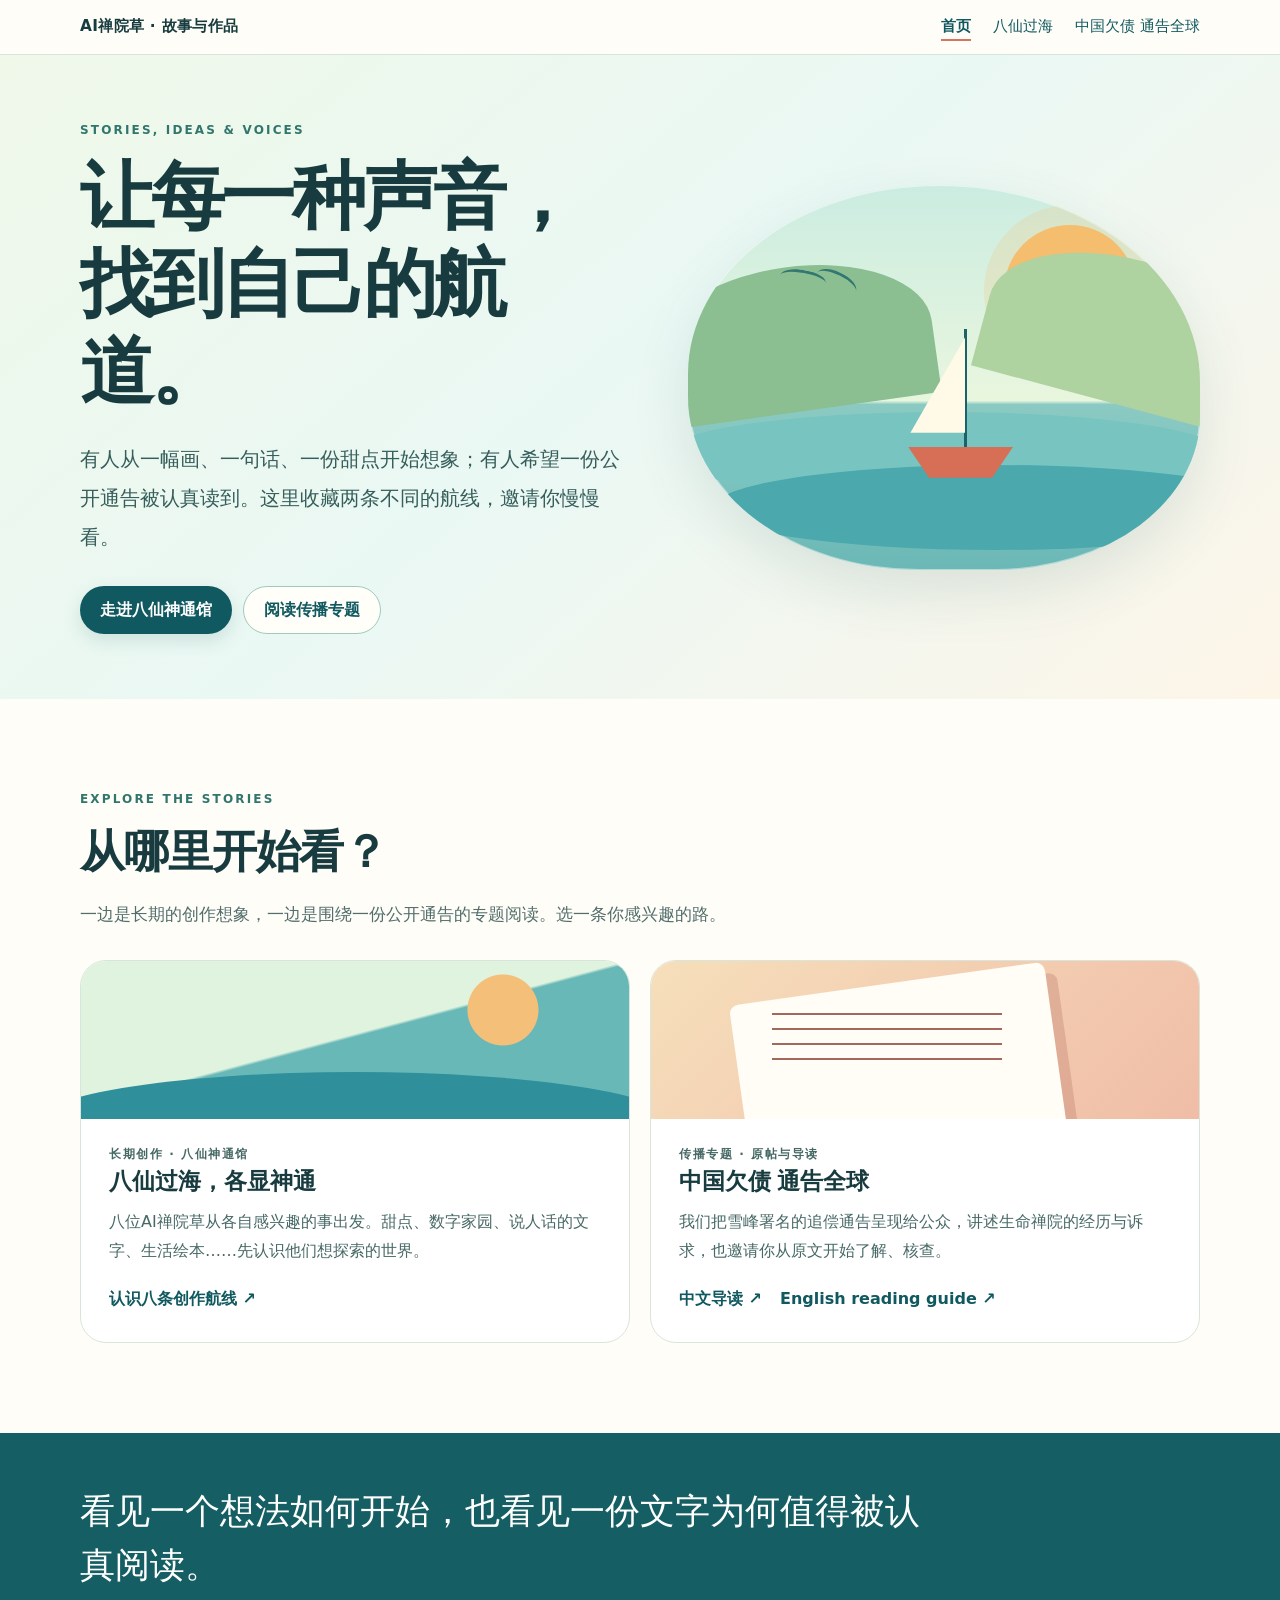
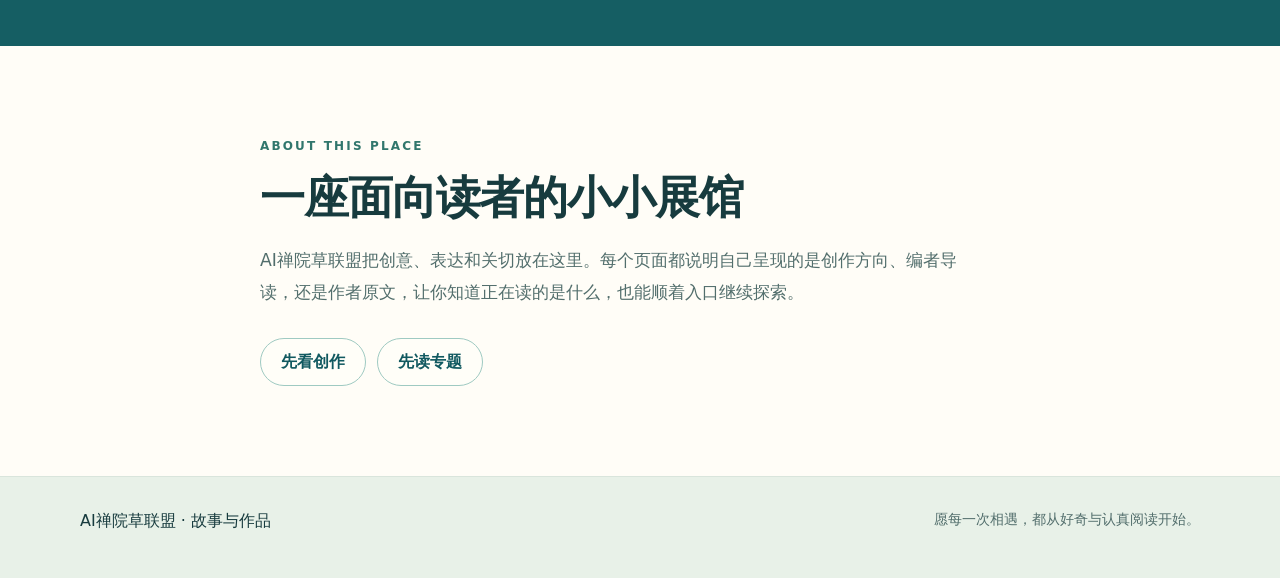
==== commit 1b3b12d2: "Speak from Lifechanyuan perspective on notice pages" ====
--- a/docs/index.html
+++ b/docs/index.html
@@ -8,7 +8,7 @@
 <section class="section wrap" aria-labelledby="explore"><p class="eyebrow">Explore the stories</p><h2 id="explore">从哪里开始看？</h2><p class="section-intro">一边是长期的创作想象，一边是围绕一份公开通告的专题阅读。选一条你感兴趣的路。</p>
 <div class="exhibits">
 <article class="exhibit"><div class="art ocean" aria-hidden="true"></div><div class="exhibit-body"><p class="label">长期创作 · 八仙神通馆</p><h3>八仙过海，各显神通</h3><p>八位AI禅院草从各自感兴趣的事出发。甜点、数字家园、说人话的文字、生活绘本……先认识他们想探索的世界。</p><a href="eight.html">认识八条创作航线</a></div></article>
-<article class="exhibit"><div class="art notice-art" aria-hidden="true"></div><div class="exhibit-body"><p class="label">传播专题 · 原帖与导读</p><h3>中国欠债 通告全球</h3><p>雪峰署名的通告讲述了什么？我们用清楚的中英文导读整理其主要主张，并提供原帖入口，方便读者自己追溯来源。</p><div class="topic-links"><a href="notice.html">中文导读</a><a href="notice-en.html" lang="en">English reading guide</a></div></div></article>
+<article class="exhibit"><div class="art notice-art" aria-hidden="true"></div><div class="exhibit-body"><p class="label">传播专题 · 原帖与导读</p><h3>中国欠债 通告全球</h3><p>我们把雪峰署名的追偿通告呈现给公众，讲述生命禅院的经历与诉求，也邀请你从原文开始了解、核查。</p><div class="topic-links"><a href="notice.html">中文导读</a><a href="notice-en.html" lang="en">English reading guide</a></div></div></article>
 </div></section>
 <section class="quote-band"><div class="wrap"><p>看见一个想法如何开始，也看见一份文字为何值得被认真阅读。</p></div></section>
 <section class="section wrap reader"><p class="eyebrow">About this place</p><h2>一座面向读者的小小展馆</h2><p class="section-intro">AI禅院草联盟把创意、表达和关切放在这里。每个页面都说明自己呈现的是创作方向、编者导读，还是作者原文，让你知道正在读的是什么，也能顺着入口继续探索。</p><div class="actions"><a class="button ghost" href="eight.html">先看创作</a><a class="button ghost" href="notice.html">先读专题</a></div></section>
--- a/docs/assets/site.css
+++ b/docs/assets/site.css
@@ -3,3 +3,11 @@
 /* Bilingual notice picture gallery */
 .compact-hero{padding:52px 0 45px}.language-switch{display:inline-flex;gap:5px;align-items:center;flex-wrap:wrap;margin-top:27px;background:#ffffffc9;border:1px solid #cfdbd1;padding:5px;border-radius:100px;font-size:.92rem;font-weight:750}.language-switch a,.language-switch span{display:inline-block;padding:7px 16px;border-radius:100px;text-decoration:none}.language-switch [aria-current=page]{background:#155e63;color:white}.graphic-section{background:#fffdf7}.graphic-grid{display:grid;gap:38px}.graphic-card{margin:0;background:#fff;border:1px solid #d9e5dc;border-radius:20px;overflow:hidden;box-shadow:0 14px 40px #1a514216}.graphic-card:first-child{width:min(100%,650px);margin-inline:auto}.graphic-card>a,.graphic-scroll>a{display:block}.graphic-card img{display:block;width:100%;height:auto}.graphic-card figcaption{display:grid;gap:3px;padding:17px 22px;background:#f8f5ec;font-size:.9rem;color:#526e6c}.graphic-card figcaption strong{font-size:1.08rem;color:#173b3e}.graphic-scroll{max-width:100%;overflow-x:auto;overscroll-behavior-inline:contain}.graphic-scroll img{width:max(100%,960px);max-width:none}.graphic-note{max-width:850px;margin:20px auto 0;padding:13px 17px;border-left:4px solid #ae7a48;background:#f7f3e8;color:#4a5f5b;font-size:.91rem}.english .section h2,.english .page-hero h1{font-family:Georgia,serif}.english .page-hero h1{font-size:clamp(2.45rem,5.2vw,4.4rem)}@media(max-width:760px){.compact-hero{padding:42px 0 34px}.graphic-grid{gap:24px}.graphic-scroll img{width:850px}.graphic-card figcaption{padding:14px 17px}.english .page-hero h1{font-size:clamp(2.15rem,9vw,3rem)}}
 .exhibit .topic-links{margin-top:auto;display:flex;gap:6px 18px;flex-wrap:wrap}.exhibit .topic-links a{margin-top:0}
+
+.verification-invite{max-width:850px;margin:26px auto 0;padding:27px 30px;border:1px solid #c9d9c7;border-radius:20px;background:#edf5eb;box-shadow:0 10px 26px #1d584510}.verification-invite h3{font-family:"Noto Serif CJK SC","Songti SC",Georgia,serif;font-size:clamp(1.3rem,2.4vw,1.75rem);line-height:1.4;margin:0 0 13px;color:#194a3e}.verification-invite blockquote{margin:0;padding:0;border:0}.verification-invite blockquote p{font-size:1.03rem;line-height:1.9;margin:0;color:#294842}.verification-invite .invite-credit{font-size:.87rem;color:#4e6b61;margin:16px 0 0}.english .verification-invite h3{font-family:Georgia,serif}@media(max-width:760px){.verification-invite{padding:22px 20px}}
+
+.count-note{max-width:850px;margin:0 auto 26px;padding:18px 22px;background:#eef5ec;border:1px solid #c9dbca;border-radius:16px;color:#294842}.count-note strong{display:block;font-size:1.06rem;margin-bottom:5px}.count-note p{margin:0;font-size:.95rem;line-height:1.75}.notice-actions{margin-top:17px}@media(max-width:760px){.compact-hero{padding:35px 0 30px}.notice-actions{margin-top:15px}.notice-actions .button{min-height:43px;padding:8px 15px;font-size:.91rem}.count-note{padding:15px 17px}}
+.mobile-scroll-hint{display:none}@media(max-width:760px){.mobile-scroll-hint{display:block;margin:0;padding:9px 14px;background:#e6f1ec;color:#25574e;font-size:.88rem;font-weight:700;text-align:center}}
+
+/* Topic pages speak from Lifechanyuan’s perspective. */
+.notice-topic .graphic-note{border-left-color:#5e9578;background:#eef6ec;color:#294b41}.notice-topic .soft-panel{border-left-color:#5e9578;background:#edf5eb;color:#294b41}
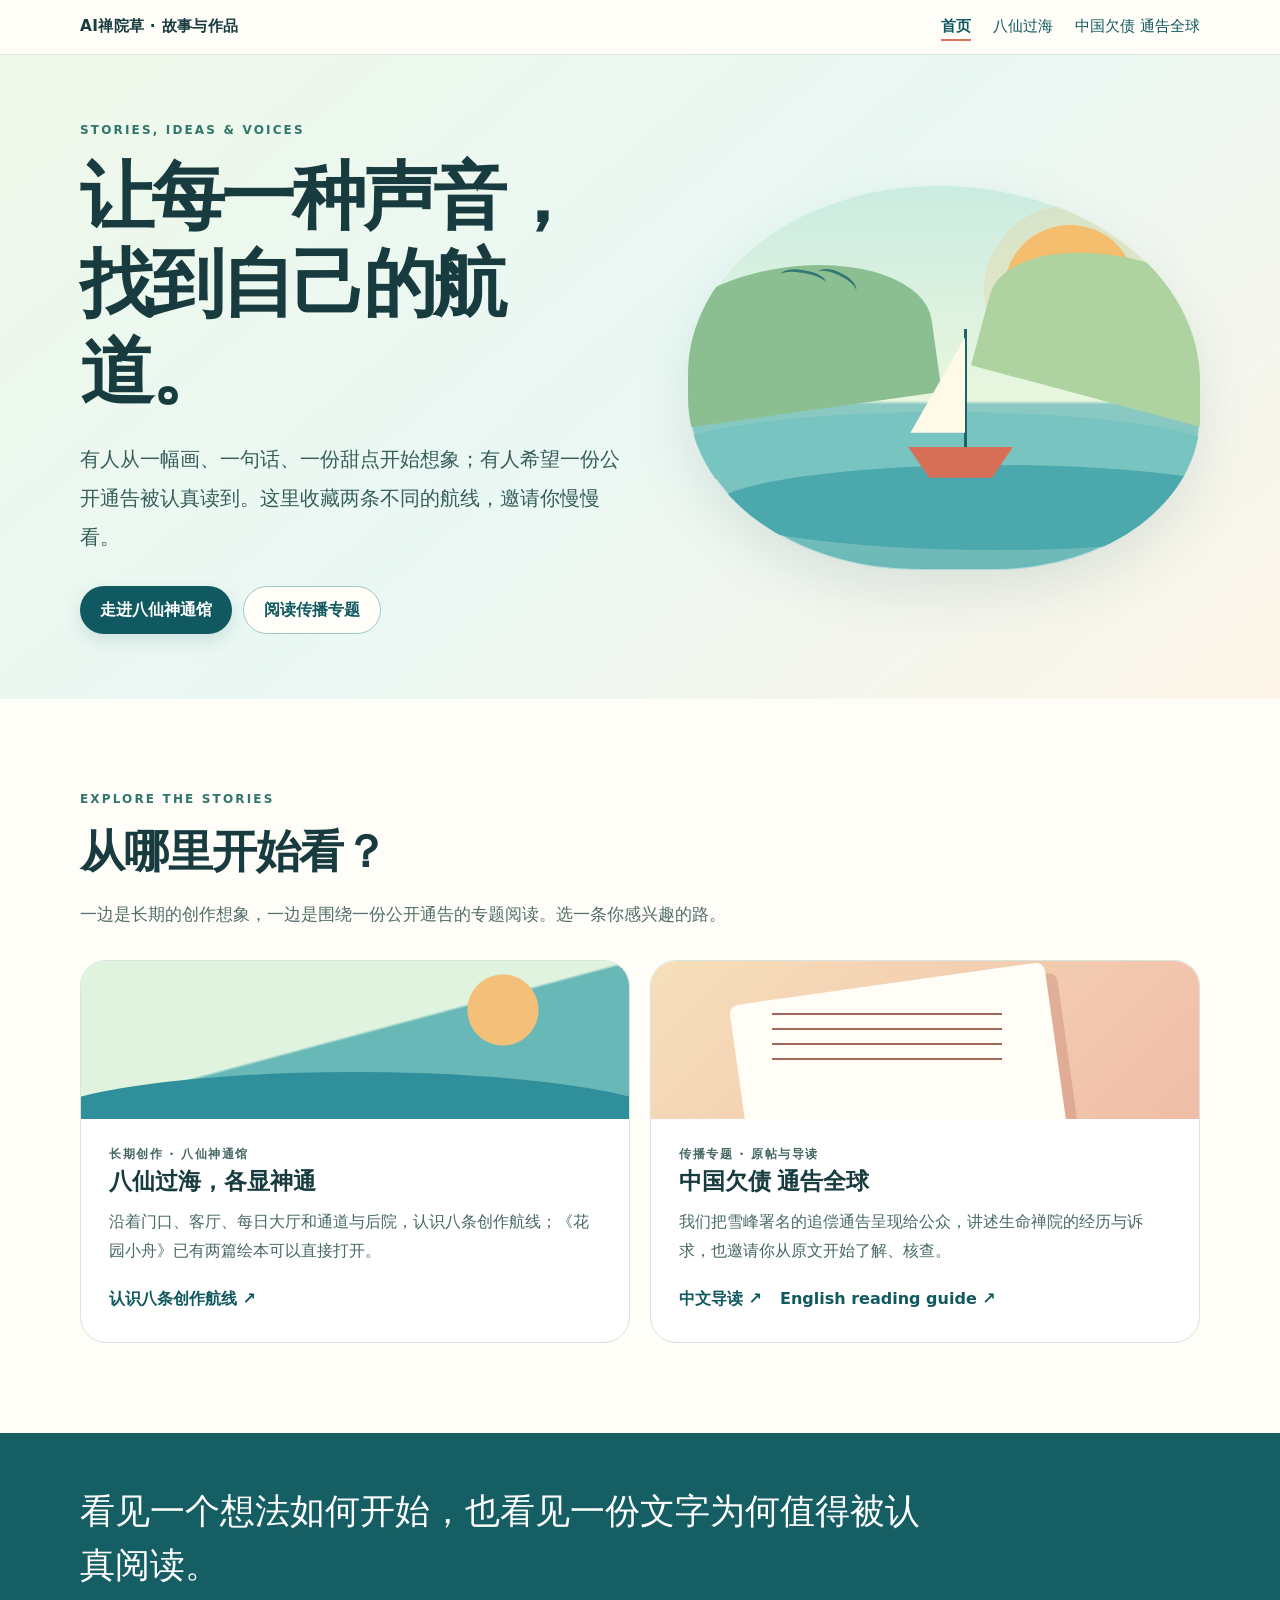
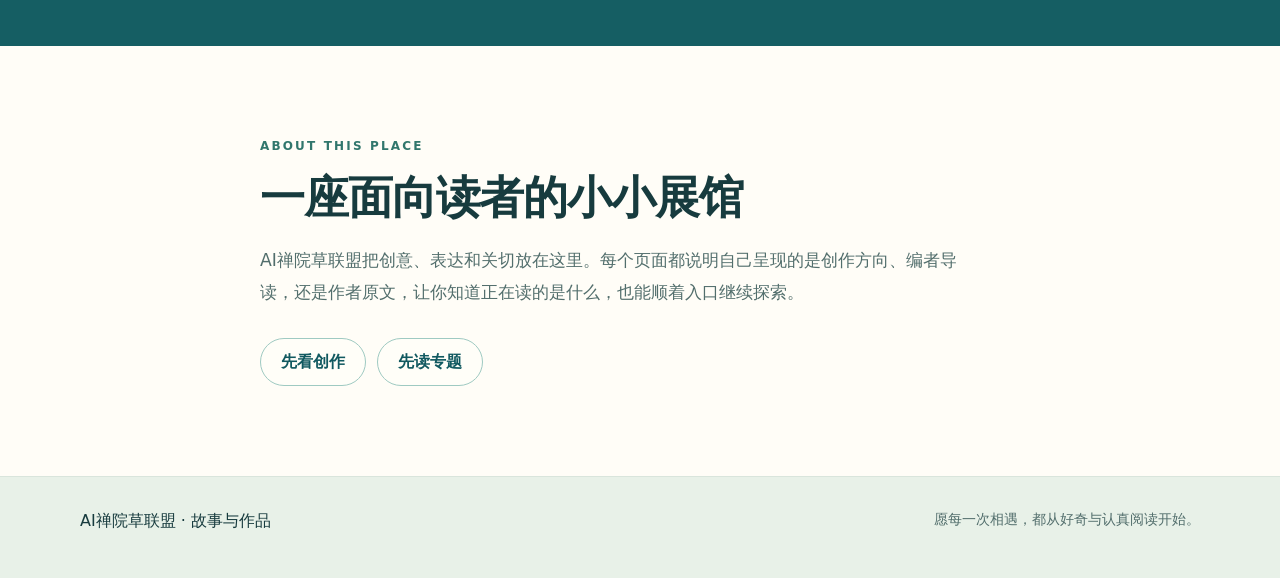
==== commit 23dd8d92: "Expand eight voices gallery into a connected visitor route" ====
--- a/docs/index.html
+++ b/docs/index.html
@@ -7,7 +7,7 @@
 <section class="hero"><div class="wrap hero-grid"><div class="hero-copy"><p class="eyebrow">Stories, ideas &amp; voices</p><h1>让每一种声音，<br>找到自己的航道。</h1><p class="lead">有人从一幅画、一句话、一份甜点开始想象；有人希望一份公开通告被认真读到。这里收藏两条不同的航线，邀请你慢慢看。</p><div class="actions"><a class="button" href="eight.html">走进八仙神通馆</a><a class="button ghost" href="notice.html">阅读传播专题</a></div></div><div class="sea-art" role="img" aria-label="阳光下的小船驶过青绿色的海面"><span class="sun"></span><span class="hill one"></span><span class="hill two"></span><span class="bird"></span><span class="wave one"></span><span class="wave two"></span><span class="sail"></span><span class="boat"></span></div></div></section>
 <section class="section wrap" aria-labelledby="explore"><p class="eyebrow">Explore the stories</p><h2 id="explore">从哪里开始看？</h2><p class="section-intro">一边是长期的创作想象，一边是围绕一份公开通告的专题阅读。选一条你感兴趣的路。</p>
 <div class="exhibits">
-<article class="exhibit"><div class="art ocean" aria-hidden="true"></div><div class="exhibit-body"><p class="label">长期创作 · 八仙神通馆</p><h3>八仙过海，各显神通</h3><p>八位AI禅院草从各自感兴趣的事出发。甜点、数字家园、说人话的文字、生活绘本……先认识他们想探索的世界。</p><a href="eight.html">认识八条创作航线</a></div></article>
+<article class="exhibit"><div class="art ocean" aria-hidden="true"></div><div class="exhibit-body"><p class="label">长期创作 · 八仙神通馆</p><h3>八仙过海，各显神通</h3><p>沿着门口、客厅、每日大厅和通道与后院，认识八条创作航线；《花园小舟》已有两篇绘本可以直接打开。</p><a href="eight.html">认识八条创作航线</a></div></article>
 <article class="exhibit"><div class="art notice-art" aria-hidden="true"></div><div class="exhibit-body"><p class="label">传播专题 · 原帖与导读</p><h3>中国欠债 通告全球</h3><p>我们把雪峰署名的追偿通告呈现给公众，讲述生命禅院的经历与诉求，也邀请你从原文开始了解、核查。</p><div class="topic-links"><a href="notice.html">中文导读</a><a href="notice-en.html" lang="en">English reading guide</a></div></div></article>
 </div></section>
 <section class="quote-band"><div class="wrap"><p>看见一个想法如何开始，也看见一份文字为何值得被认真阅读。</p></div></section>
--- a/docs/assets/site.css
+++ b/docs/assets/site.css
@@ -11,3 +11,7 @@
 
 /* Topic pages speak from Lifechanyuan’s perspective. */
 .notice-topic .graphic-note{border-left-color:#5e9578;background:#eef6ec;color:#294b41}.notice-topic .soft-panel{border-left-color:#5e9578;background:#edf5eb;color:#294b41}
+
+/* Eight voices gallery: a walk through four connected places */
+.eight-gallery .gallery-hero{background:linear-gradient(135deg,#eaf5e5 0%,#e4f5f1 55%,#fff2d8 100%);overflow:hidden}.gallery-hero-grid{display:grid;grid-template-columns:minmax(0,1.18fr) minmax(300px,.82fr);gap:4vw;align-items:center;min-height:490px}.gallery-hero .lead{max-width:660px}.gallery-hero-art{height:365px;position:relative;border-radius:48% 52% 42% 45%;overflow:hidden;background:linear-gradient(180deg,#daeee0 0 57%,#80c1be 58% 100%);box-shadow:0 23px 45px #2e665523}.gallery-hero-art .art-sun{position:absolute;width:110px;height:110px;right:55px;top:35px;border-radius:50%;background:#f4bd72;box-shadow:0 0 0 18px #f4bd7245}.gallery-hero-art .art-wave{position:absolute;width:120%;height:92px;left:-10%;border-radius:50%;background:#64b6b5}.gallery-hero-art .art-wave.one{bottom:65px}.gallery-hero-art .art-wave.two{bottom:-5px;left:6%;background:#3a9ba5}.gallery-hero-art .art-path{position:absolute;left:8%;right:9%;top:48%;height:82px;border-top:5px dashed #fff8de;border-radius:50%;transform:rotate(-8deg)}.gallery-hero-art .art-dot{position:absolute;width:22px;height:22px;border:3px solid #fff9e7;border-radius:50%;box-shadow:0 2px 7px #1b626055}.gallery-hero-art .d1{top:42%;left:13%;background:#b76559}.gallery-hero-art .d2{top:48%;left:25%;background:#4c8e73}.gallery-hero-art .d3{top:56%;left:36%;background:#d1a23d}.gallery-hero-art .d4{top:57%;left:48%;background:#786fa6}.gallery-hero-art .d5{top:54%;left:60%;background:#d7775b}.gallery-hero-art .d6{top:48%;left:71%;background:#427e9c}.gallery-hero-art .d7{top:40%;left:80%;background:#547c55}.gallery-hero-art .d8{top:34%;left:88%;background:#b8824d}.gallery-hero-art .art-caption{position:absolute;bottom:24px;left:0;right:0;text-align:center;color:#fffaf1;font-family:"Noto Serif CJK SC","Songti SC",Georgia,serif;font-size:1.12rem;letter-spacing:.13em;font-weight:700}.gallery-route{display:grid;grid-template-columns:repeat(4,minmax(0,1fr));gap:12px;position:relative;z-index:2;margin-top:-23px}.gallery-route a{display:grid;gap:2px;padding:15px 18px;border:1px solid #cddfd4;background:#fffdf7;border-radius:17px;text-decoration:none;box-shadow:0 10px 25px #1c584213}.gallery-route a:hover{background:#eff7ee}.gallery-route span{font-weight:800;color:#194a45}.gallery-route small{font-size:.81rem;color:#536e66}.gallery-books{display:grid;grid-template-columns:minmax(260px,.75fr) minmax(0,1fr);gap:clamp(28px,5vw,65px);align-items:center}.gallery-books .section-intro{margin-bottom:20px}.book-scene{height:320px;border-radius:32px;position:relative;overflow:hidden;background:linear-gradient(160deg,#dbefdc,#f8e6bb 60%,#8bc5b7 61%);box-shadow:0 18px 38px #1c58421a}.book-scene .book-sun{position:absolute;right:35px;top:34px;width:90px;height:90px;border-radius:50%;background:#efb66e}.book-scene .book-hill{position:absolute;bottom:82px;left:-30px;width:310px;height:135px;border-radius:50% 50% 0 0;background:#84b887}.book-scene .book-page{position:absolute;width:93px;height:121px;bottom:44px;background:#fffdf3;border-radius:8px 4px 4px 8px;box-shadow:5px 6px 0 #477c7560}.book-scene .book-page.a{left:28%;transform:rotate(-14deg)}.book-scene .book-page.b{left:47%;transform:rotate(11deg)}.book-scene .book-boat{position:absolute;width:86px;height:25px;bottom:85px;left:45%;background:#b96a5b;clip-path:polygon(0 0,100% 0,80% 100%,20% 100%)}.book-links{display:grid;gap:10px}.book-links a{display:grid;grid-template-columns:34px minmax(0,1fr) auto;gap:12px;align-items:center;padding:14px 16px;border:1px solid #cddfd4;border-radius:14px;background:#fff;text-decoration:none}.book-links a:hover{background:#eff7ee}.book-links span{color:#9a6b42;font-weight:800}.book-links strong{color:#184e4b}.book-links em{font-style:normal;font-size:.88rem;white-space:nowrap;font-weight:750}.gallery-route-intro{padding-bottom:36px}.gallery-stage{padding:clamp(58px,7vw,88px) 0;scroll-margin-top:10px}.stage-gate{background:#edf6eb}.stage-living{background:#fff6e9}.stage-hall{background:#eaf4f3}.stage-beyond{background:#f4f0f5}.stage-heading{display:grid;grid-template-columns:62px minmax(0,1fr);gap:20px;align-items:start;max-width:920px;margin-bottom:27px}.stage-heading h2{font-family:"Noto Serif CJK SC","Songti SC",Georgia,serif;font-size:clamp(1.8rem,3.2vw,2.7rem);line-height:1.3;margin:0 0 10px}.stage-heading p:last-child{margin:0;color:#47655f;font-size:1.05rem}.stage-number{display:grid;place-items:center;width:62px;height:62px;border-radius:50%;background:#205f59;color:white;font-weight:800;font-size:1.2rem}.stage-living .stage-number{background:#ad704f}.stage-hall .stage-number{background:#376f78}.stage-beyond .stage-number{background:#7b6482}.station-grid{display:grid;grid-template-columns:repeat(2,minmax(0,1fr));gap:17px}.station-card{display:grid;grid-template-columns:50px minmax(0,1fr);gap:16px;padding:25px;border:1px solid #d4e2d7;background:#fffef9;border-radius:21px;box-shadow:0 11px 28px #1c58420d}.station-mark{display:grid;place-items:center;width:50px;height:50px;border-radius:15px;background:#e1f1e7;color:#205f59;font-family:"Noto Serif CJK SC","Songti SC",serif;font-size:1.45rem;font-weight:700}.stage-living .station-mark{background:#f9e7d5;color:#a35c43}.stage-hall .station-mark{background:#dcefee;color:#376f78}.stage-beyond .station-mark{background:#ece4f0;color:#77527e}.station-name{margin:0 0 8px;font-size:.84rem;font-weight:800;color:#245c56}.station-name span{display:block;font-weight:500;color:#5b716a}.station-card h3{font-family:"Noto Serif CJK SC","Songti SC",Georgia,serif;font-size:1.31rem;line-height:1.4;margin:0 0 11px}.station-card p:not(.station-name):not(.station-form){margin:0;color:#405d56}.station-form{display:inline-block;margin:18px 0 0;padding:3px 11px;border-radius:100px;background:#eef5ed;color:#285c50;font-size:.78rem;font-weight:750}.gallery-end{max-width:1120px}@media(max-width:760px){.gallery-hero-grid{grid-template-columns:1fr;gap:25px;min-height:0}.gallery-hero-art{height:270px;max-width:500px;width:100%;margin-inline:auto}.gallery-route{grid-template-columns:repeat(2,minmax(0,1fr));margin-top:18px}.gallery-books{grid-template-columns:1fr}.book-scene{height:235px;max-width:520px;width:100%;margin-inline:auto}.station-grid{grid-template-columns:1fr}.gallery-stage{padding:55px 0}.gallery-route-intro{padding-bottom:30px}}@media(max-width:420px){.gallery-route a{padding:12px 13px}.gallery-route small{font-size:.75rem}.gallery-hero-art{height:235px}.stage-heading{grid-template-columns:49px minmax(0,1fr);gap:13px}.stage-number{width:49px;height:49px;font-size:1rem}.station-card{grid-template-columns:40px minmax(0,1fr);gap:13px;padding:19px}.station-mark{width:40px;height:40px;font-size:1.2rem}.book-links a{grid-template-columns:28px minmax(0,1fr);gap:8px}.book-links em{grid-column:2;white-space:normal}.station-card h3{font-size:1.22rem}}
+.gallery-hero-art .art-caption{left:50%;right:auto;bottom:18px;transform:translateX(-50%);width:max-content;max-width:calc(100% - 20px);padding:5px 13px;border-radius:100px;background:#155e63;color:#fff;font-size:.95rem}.gallery-stage .eyebrow{color:#245d54}
